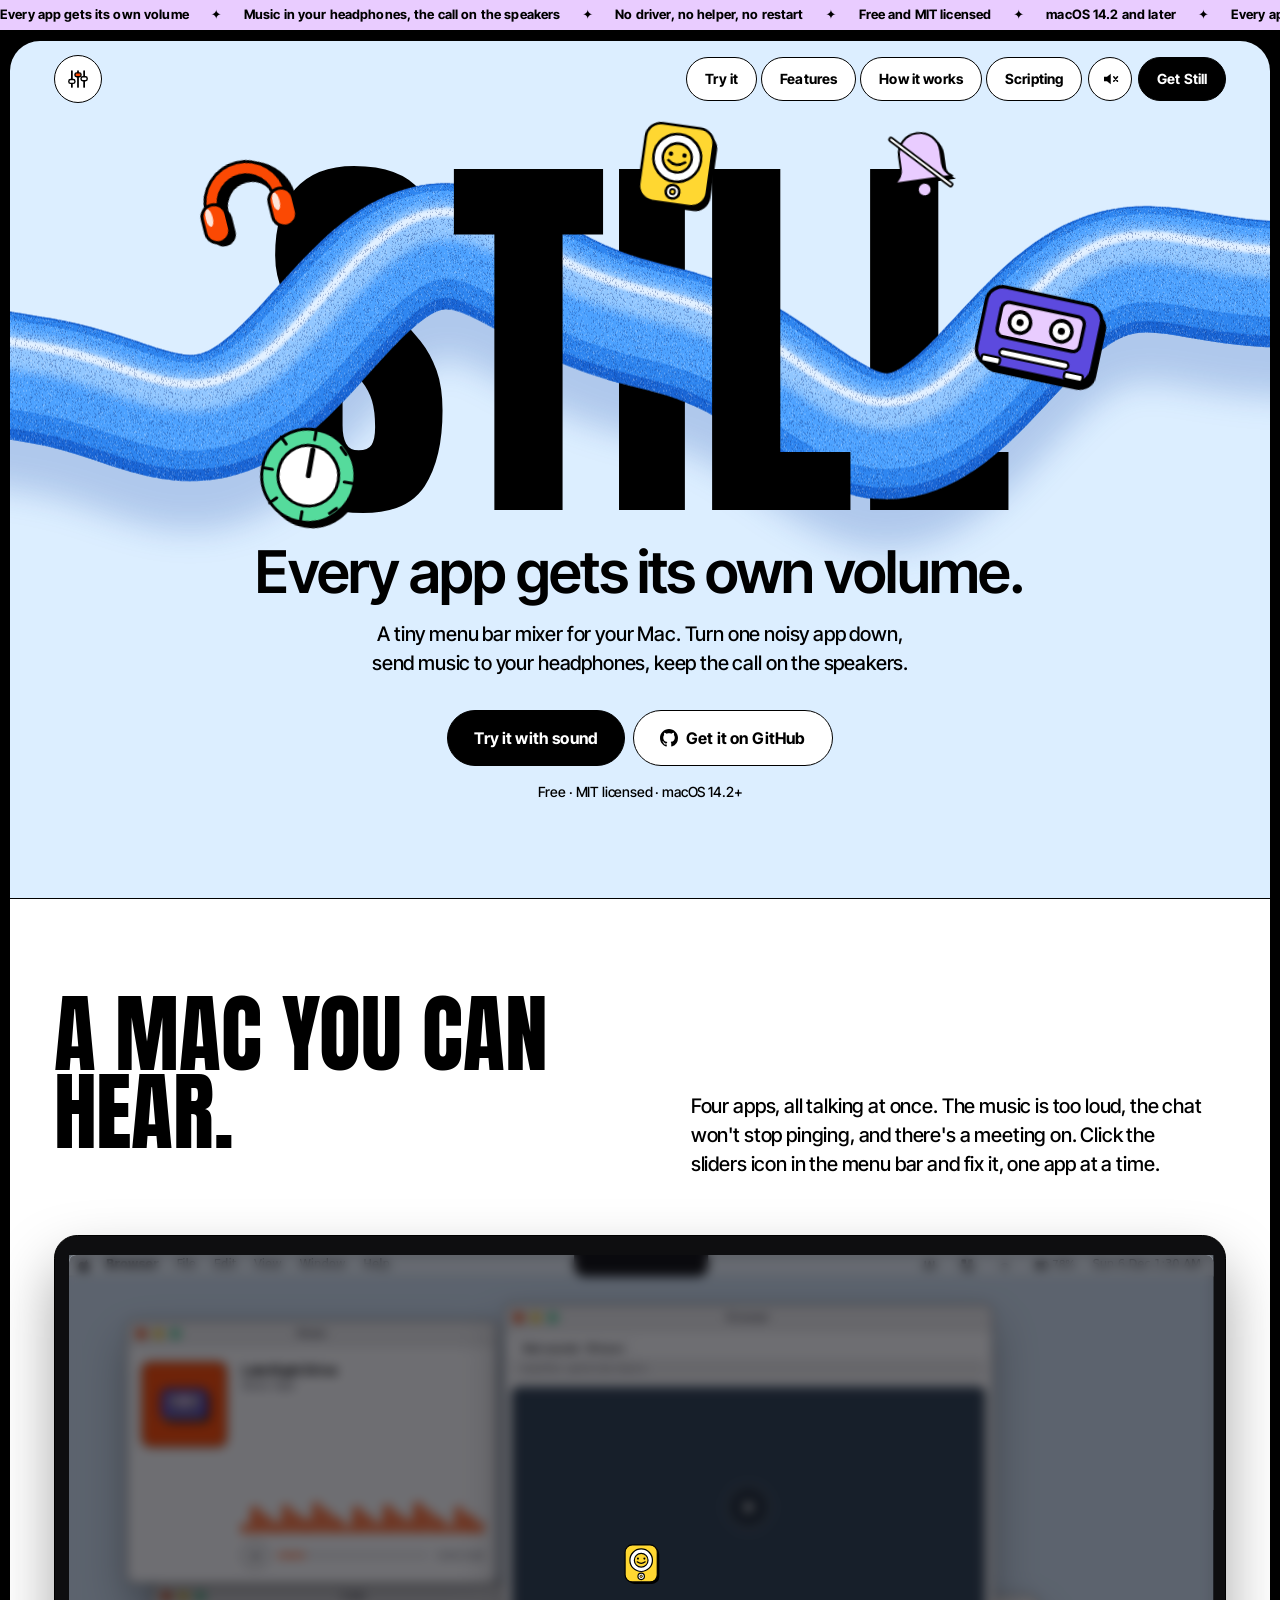
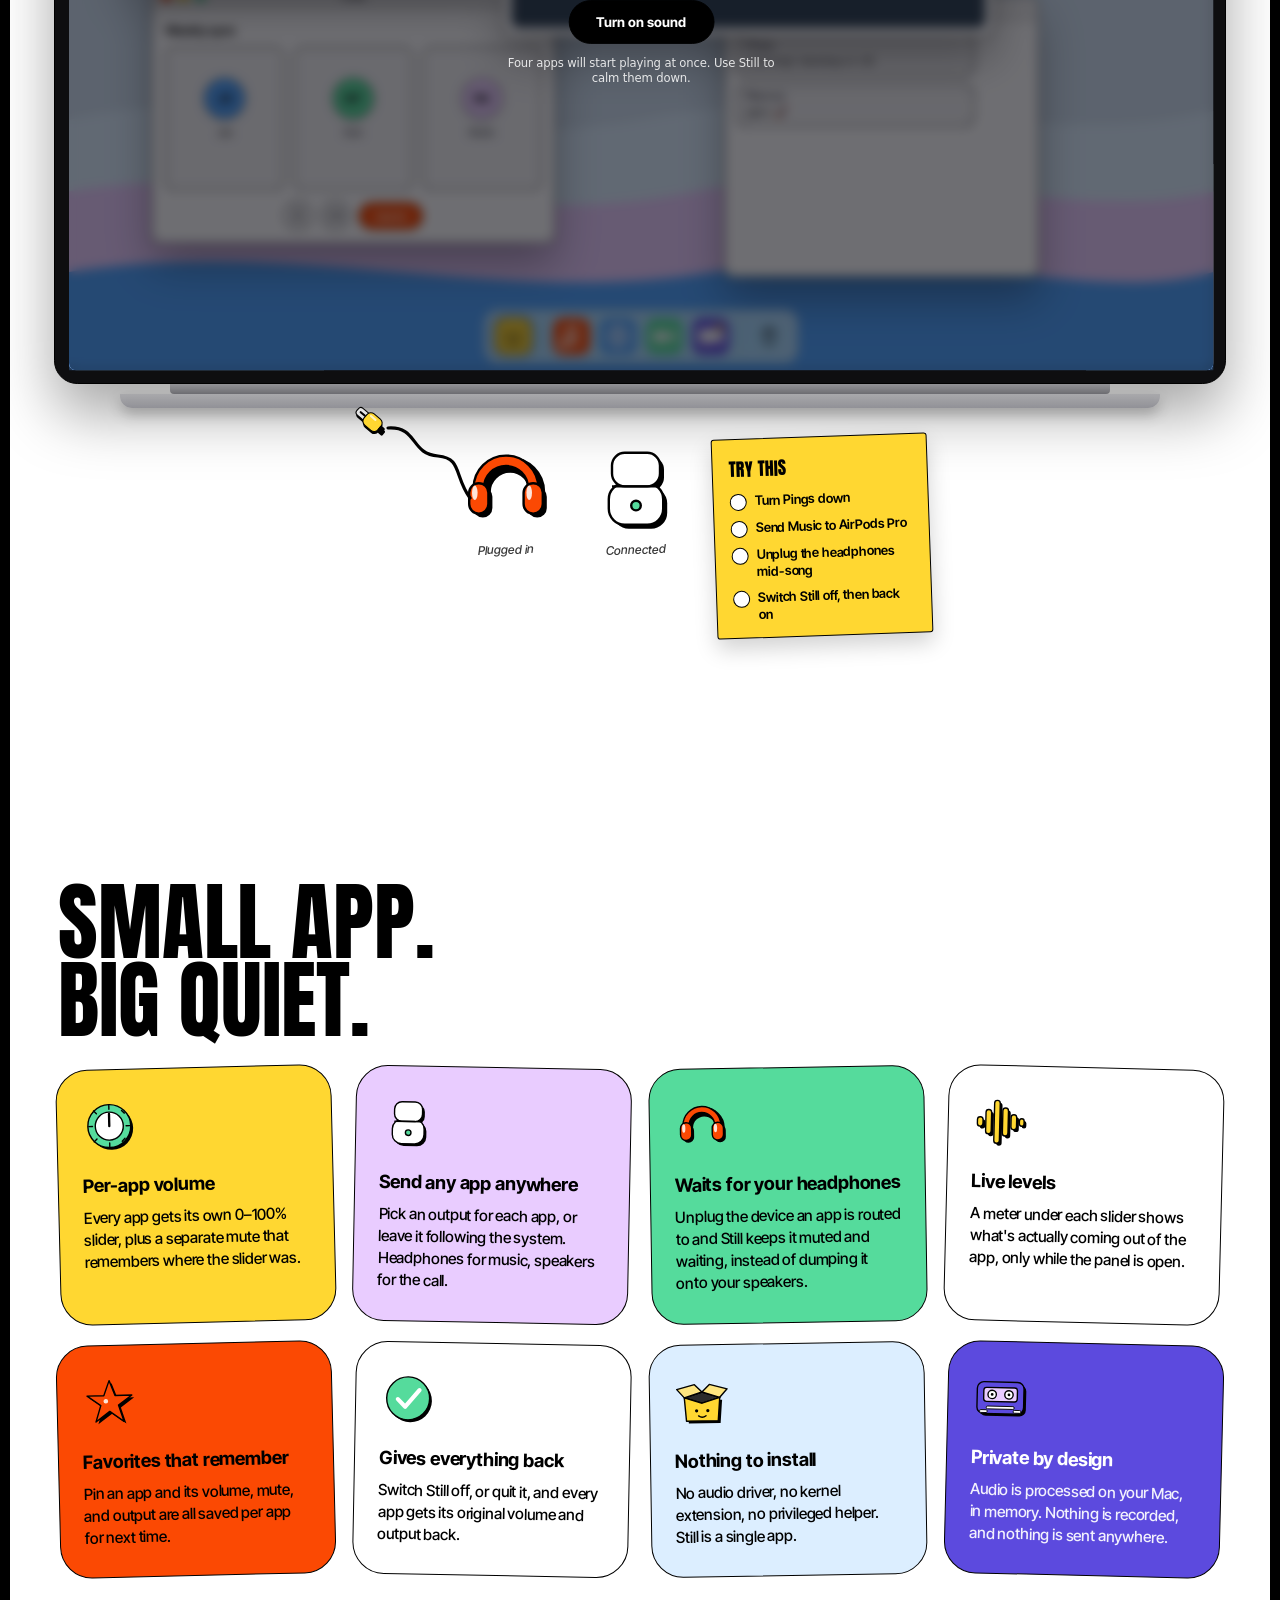
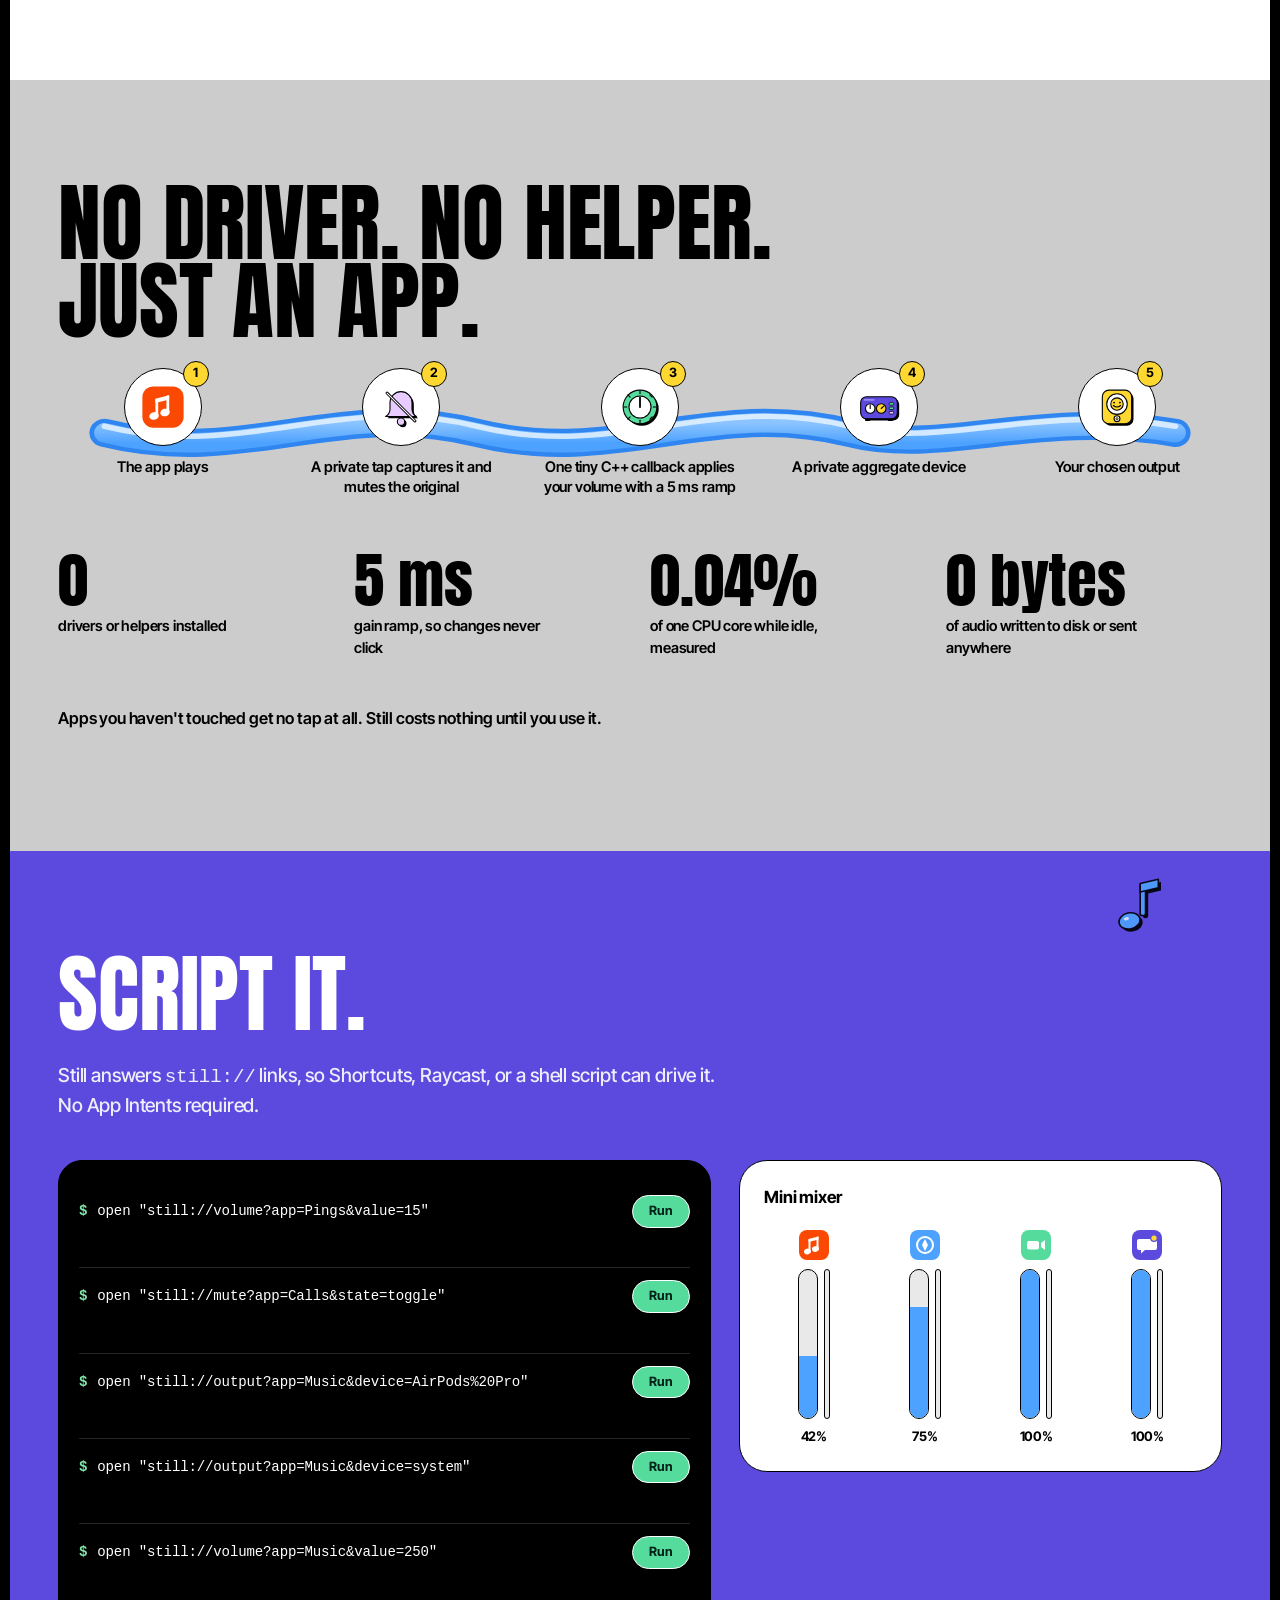
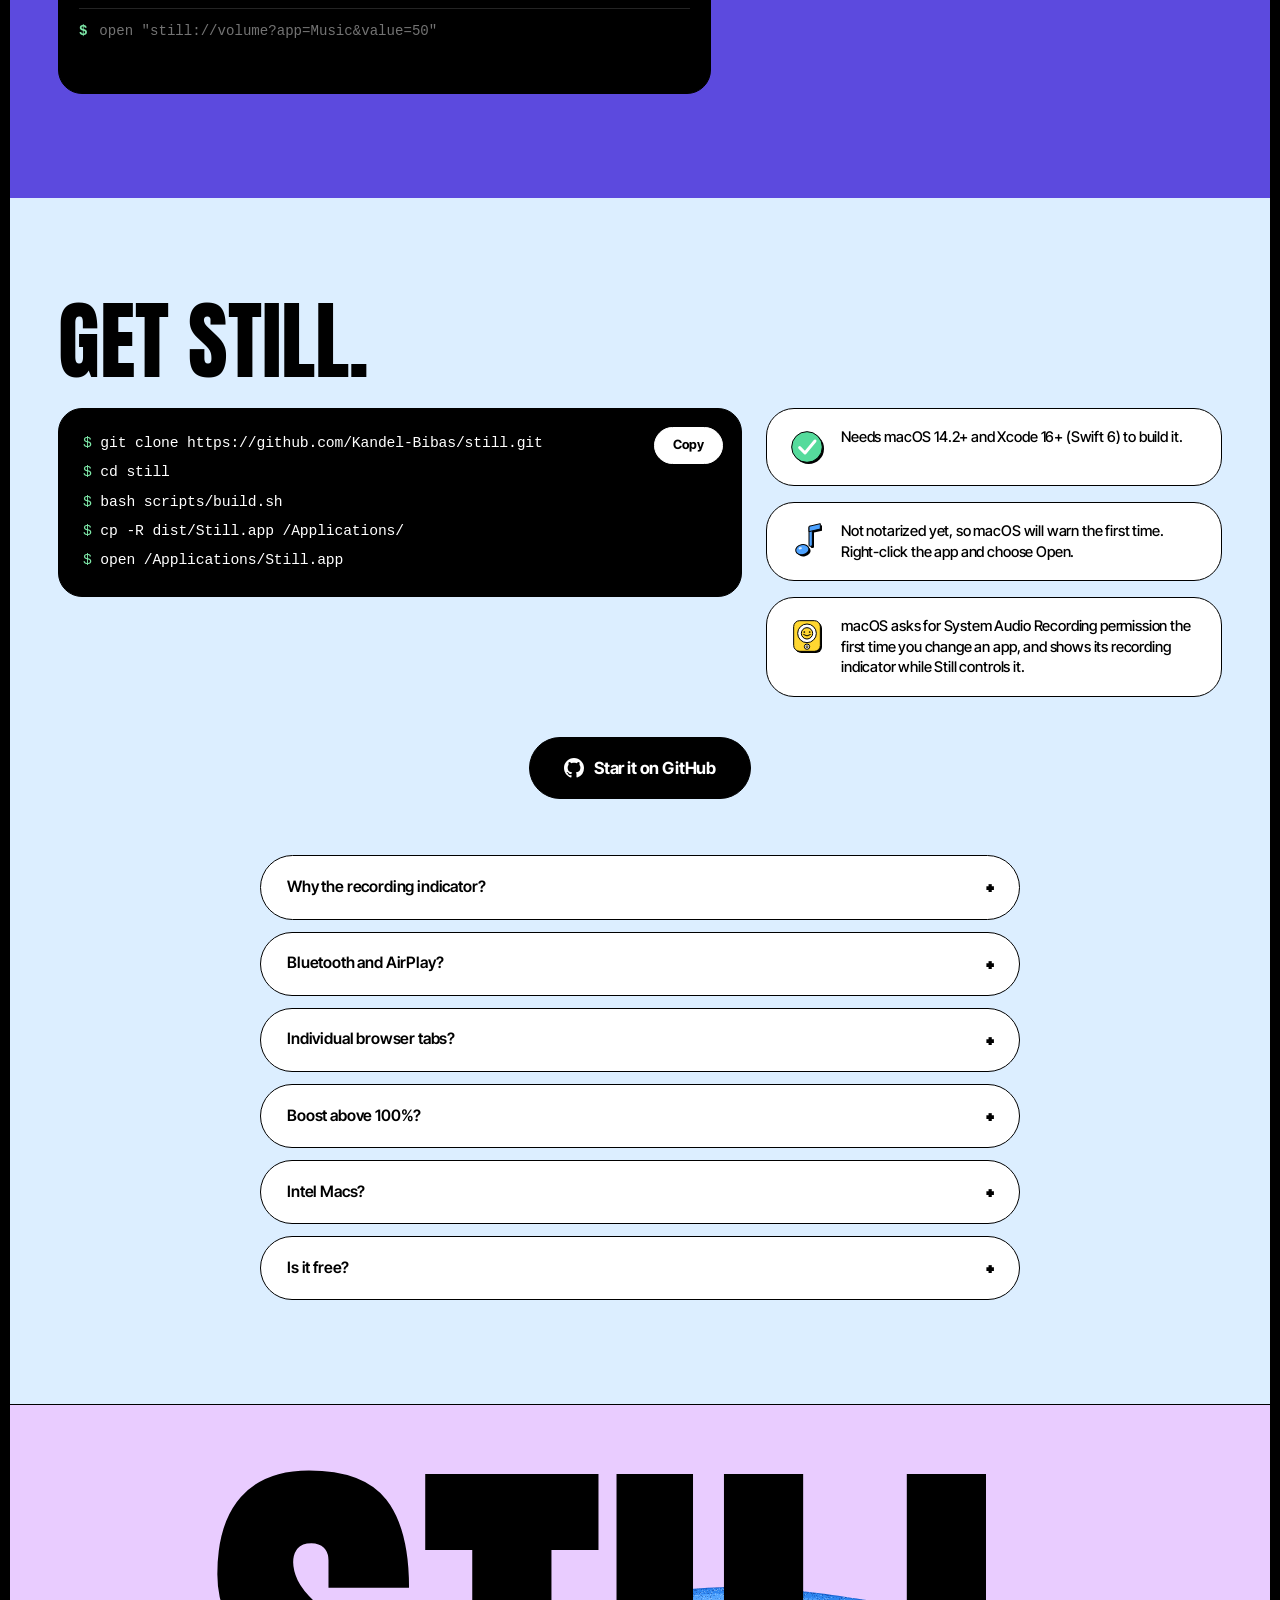
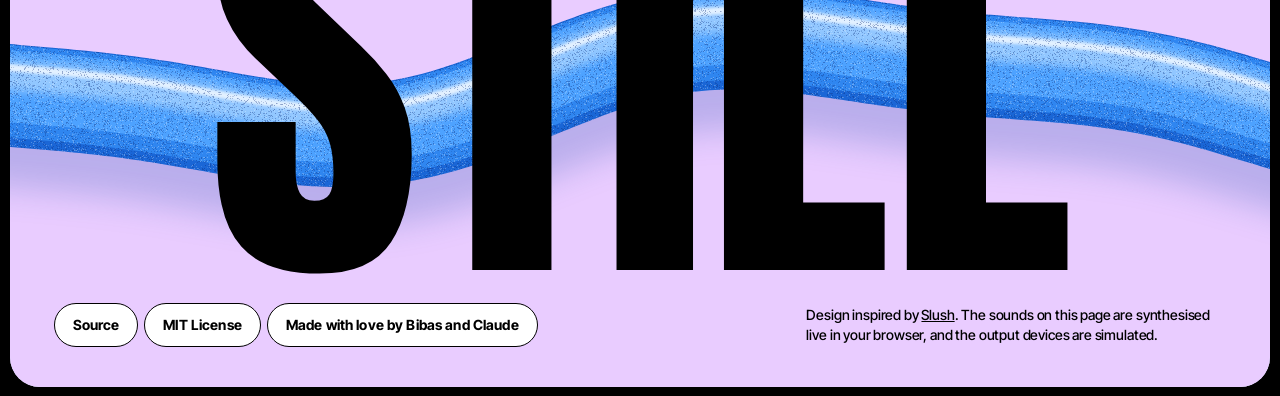
==== site/index.html @ 7513bb47 "Add the still.bibas.dev landing page" ====
<!doctype html>
<html lang="en">
<head>
<meta charset="utf-8">
<meta name="viewport" content="width=device-width, initial-scale=1">
<title>Still: every app gets its own volume</title>
<meta name="description" content="Still is a free, open-source macOS menu bar mixer: its own volume, mute and output device for every app. Try it right here, with sound.">
<meta name="theme-color" content="#000000">
<link rel="icon" type="image/png" href="assets/icon-256.png">
<link rel="apple-touch-icon" href="assets/icon-256.png">
<meta property="og:type" content="website">
<meta property="og:url" content="https://still.bibas.dev/">
<meta property="og:title" content="Still: every app gets its own volume">
<meta property="og:description" content="A free macOS menu bar mixer. Turn one app down, send music to your headphones, keep the call on the speakers. Try it with sound.">
<meta property="og:image" content="https://still.bibas.dev/assets/og.png">
<meta name="twitter:card" content="summary_large_image">
<link rel="preconnect" href="https://fonts.googleapis.com">
<link rel="preconnect" href="https://fonts.gstatic.com" crossorigin>
<link href="https://fonts.googleapis.com/css2?family=Anton&family=Inter+Tight:wght@500;600;700&display=swap" rel="stylesheet">
<link rel="stylesheet" href="css/base.css">
<link rel="stylesheet" href="css/panel.css">
<link rel="stylesheet" href="css/desktop.css">
<link rel="stylesheet" href="css/sections.css">
<script type="module" src="js/main.js"></script>
</head>
<body>
<a class="skip" href="#main">Skip to content</a>

<div class="marquee" aria-hidden="true">
  <div class="marquee-track">
    <span>Every app gets its own volume</span><span>Music in your headphones, the call on the speakers</span><span>No driver, no helper, no restart</span><span>Free and MIT licensed</span><span>macOS 14.2 and later</span>
    <span>Every app gets its own volume</span><span>Music in your headphones, the call on the speakers</span><span>No driver, no helper, no restart</span><span>Free and MIT licensed</span><span>macOS 14.2 and later</span>
  </div>
</div>

<div class="page">
  <header class="nav">
    <a class="logo" href="#top" aria-label="Still, back to top">
      <svg viewBox="0 0 32 32" aria-hidden="true"><path d="M9 7v18M16 7v18M23 7v18" stroke="currentColor" stroke-width="2" stroke-linecap="round"/><rect x="5.5" y="16.5" width="7" height="4.5" rx="2" fill="#fff" stroke="currentColor" stroke-width="1.6"/><rect x="12.5" y="9" width="7" height="4.5" rx="2" fill="#fb4903" stroke="currentColor" stroke-width="1.6"/><rect x="19.5" y="13.5" width="7" height="4.5" rx="2" fill="#fff" stroke="currentColor" stroke-width="1.6"/></svg>
    </a>
    <nav class="pills" aria-label="Sections">
      <a class="pill" href="#try">Try it</a>
      <a class="pill" href="#features">Features</a>
      <a class="pill" href="#how">How it works</a>
      <a class="pill" href="#scripting">Scripting</a>
    </nav>
    <button class="pill round" id="sound-toggle" type="button" aria-pressed="false" aria-label="Turn sound on">
      <svg viewBox="0 0 24 24" aria-hidden="true" class="icon-off"><path d="M4 9h4l5-4v14l-5-4H4z" fill="currentColor"/><path d="M17 9l5 6m0-6l-5 6" stroke="currentColor" stroke-width="2" stroke-linecap="round"/></svg>
      <svg viewBox="0 0 24 24" aria-hidden="true" class="icon-on"><path d="M4 9h4l5-4v14l-5-4H4z" fill="currentColor"/><path d="M16.5 8.5a5 5 0 010 7M19 6a8.5 8.5 0 010 12" stroke="currentColor" stroke-width="2" fill="none" stroke-linecap="round"/></svg>
    </button>
    <a class="pill solid" href="#install">Get Still</a>
  </header>

  <main id="main">
    <section class="hero" id="top" aria-labelledby="hero-title">
      <canvas class="tube" id="hero-tube" aria-hidden="true"></canvas>
      <canvas class="tube front" id="hero-tube-front" aria-hidden="true"></canvas>
      <div class="hero-inner">
        <h1 id="hero-title" class="wordmark">
          <span class="visually-hidden">Still. </span><span class="letters" aria-hidden="true"><i>S</i><i>t</i><i>i</i><i>l</i><i>l</i></span>
          <svg class="sticker s-headphones" data-sticker aria-hidden="true"><use href="assets/stickers.svg#headphones"/></svg>
          <svg class="sticker s-speaker" data-sticker aria-hidden="true"><use href="assets/stickers.svg#speaker"/></svg>
          <svg class="sticker s-knob" data-sticker aria-hidden="true"><use href="assets/stickers.svg#knob"/></svg>
          <svg class="sticker s-cassette" data-sticker aria-hidden="true"><use href="assets/stickers.svg#cassette"/></svg>
          <svg class="sticker s-bell" data-sticker aria-hidden="true"><use href="assets/stickers.svg#bell-off"/></svg>
        </h1>
        <p class="tagline">Every app gets its own volume.</p>
        <p class="sub">A tiny menu bar mixer for your Mac. Turn one noisy app down, send music to your headphones, keep the call on the speakers.</p>
        <div class="cta">
          <a class="pill solid big" href="#try">Try it with sound</a>
          <a class="pill big" href="https://github.com/Kandel-Bibas/still">
            <svg viewBox="0 0 16 16" aria-hidden="true"><path fill="currentColor" d="M8 0C3.58 0 0 3.58 0 8c0 3.54 2.29 6.53 5.47 7.59.4.07.55-.17.55-.38 0-.19-.01-.82-.01-1.49-2.01.37-2.53-.49-2.69-.94-.09-.23-.48-.94-.82-1.13-.28-.15-.68-.52-.01-.53.63-.01 1.08.58 1.23.82.72 1.21 1.87.87 2.33.66.07-.52.28-.87.51-1.07-1.78-.2-3.64-.89-3.64-3.95 0-.87.31-1.59.82-2.15-.08-.2-.36-1.02.08-2.12 0 0 .67-.21 2.2.82.64-.18 1.32-.27 2-.27.68 0 1.36.09 2 .27 1.53-1.04 2.2-.82 2.2-.82.44 1.1.16 1.92.08 2.12.51.56.82 1.27.82 2.15 0 3.07-1.87 3.75-3.65 3.95.29.25.54.73.54 1.48 0 1.07-.01 1.93-.01 2.2 0 .21.15.46.55.38A8.013 8.013 0 0016 8c0-4.42-3.58-8-8-8z"/></svg>
            Get it on GitHub
          </a>
        </div>
        <p class="meta">Free · MIT licensed · macOS 14.2+</p>
      </div>
    </section>

    <section class="try" id="try" aria-labelledby="try-title">
      <div class="try-head">
        <h2 id="try-title" class="display">A Mac you can hear.</h2>
        <p>Four apps, all talking at once. The music is too loud, the chat won't stop pinging, and there's a meeting on. Click the sliders icon in the menu bar and fix it, one app at a time.</p>
      </div>
      <div id="mac-demo"></div>
    </section>

    <!-- SECTIONS:START -->
    <section class="features band" id="features" aria-labelledby="features-title">
      <div class="wrap">
        <h2 id="features-title" class="display">Small app.<br>Big quiet.</h2>
        <div class="bento">
          <article class="card card-sun pop-in">
            <svg class="card-icon" aria-hidden="true"><use href="assets/stickers.svg#knob"/></svg>
            <h3>Per-app volume</h3>
            <p>Every app gets its own 0–100% slider, plus a separate mute that remembers where the slider was.</p>
          </article>
          <article class="card card-lavender pop-in">
            <svg class="card-icon" aria-hidden="true"><use href="assets/stickers.svg#airpods"/></svg>
            <h3>Send any app anywhere</h3>
            <p>Pick an output for each app, or leave it following the system. Headphones for music, speakers for the call.</p>
          </article>
          <article class="card card-mint pop-in">
            <svg class="card-icon" aria-hidden="true"><use href="assets/stickers.svg#headphones"/></svg>
            <h3>Waits for your headphones</h3>
            <p>Unplug the device an app is routed to and Still keeps it muted and waiting, instead of dumping it onto your speakers.</p>
          </article>
          <article class="card card-white pop-in">
            <svg class="card-icon" aria-hidden="true"><use href="assets/stickers.svg#waveform"/></svg>
            <h3>Live levels</h3>
            <p>A meter under each slider shows what's actually coming out of the app, only while the panel is open.</p>
          </article>
          <article class="card card-ember pop-in">
            <svg class="card-icon" aria-hidden="true"><use href="assets/stickers.svg#star"/></svg>
            <h3>Favorites that remember</h3>
            <p>Pin an app and its volume, mute, and output are all saved per app for next time.</p>
          </article>
          <article class="card card-white pop-in">
            <svg class="card-icon" aria-hidden="true"><use href="assets/stickers.svg#check"/></svg>
            <h3>Gives everything back</h3>
            <p>Switch Still off, or quit it, and every app gets its original volume and output back.</p>
          </article>
          <article class="card card-sky pop-in">
            <svg class="card-icon" aria-hidden="true"><use href="assets/stickers.svg#box"/></svg>
            <h3>Nothing to install</h3>
            <p>No audio driver, no kernel extension, no privileged helper. Still is a single app.</p>
          </article>
          <article class="card card-violet pop-in">
            <svg class="card-icon" aria-hidden="true"><use href="assets/stickers.svg#cassette"/></svg>
            <h3>Private by design</h3>
            <p>Audio is processed on your Mac, in memory. Nothing is recorded, and nothing is sent anywhere.</p>
          </article>
        </div>
      </div>
    </section>

    <section class="how band" id="how" aria-labelledby="how-title">
      <div class="wrap">
        <h2 id="how-title" class="display">No driver. No helper.<br>Just an app.</h2>
        <div class="pipeline">
          <svg class="pipeline-tube pipeline-tube-h" viewBox="0 0 1000 120" preserveAspectRatio="none" aria-hidden="true">
            <defs>
              <linearGradient id="tubeGradH" x1="0" y1="0" x2="0" y2="1">
                <stop offset="0" stop-color="#8cc4ff"/>
                <stop offset="1" stop-color="#4da2ff"/>
              </linearGradient>
            </defs>
            <path d="M40,60 C160,92 240,28 360,60 C480,92 560,28 680,60 C760,82 840,38 960,60" fill="none" stroke="#2f86f0" stroke-width="26" stroke-linecap="round"/>
            <path d="M40,60 C160,92 240,28 360,60 C480,92 560,28 680,60 C760,82 840,38 960,60" fill="none" stroke="url(#tubeGradH)" stroke-width="18" stroke-linecap="round"/>
            <path d="M40,54 C160,86 240,22 360,54 C480,86 560,22 680,54 C760,76 840,32 960,54" fill="none" stroke="#e4f3ff" stroke-width="5" stroke-linecap="round" opacity="0.85"/>
          </svg>
          <svg class="pipeline-tube pipeline-tube-v" viewBox="0 0 120 1000" preserveAspectRatio="none" aria-hidden="true">
            <defs>
              <linearGradient id="tubeGradV" x1="0" y1="0" x2="1" y2="0">
                <stop offset="0" stop-color="#8cc4ff"/>
                <stop offset="1" stop-color="#4da2ff"/>
              </linearGradient>
            </defs>
            <path d="M60,40 C92,160 28,240 60,360 C92,480 28,560 60,680 C82,760 38,840 60,960" fill="none" stroke="#2f86f0" stroke-width="26" stroke-linecap="round"/>
            <path d="M60,40 C92,160 28,240 60,360 C92,480 28,560 60,680 C82,760 38,840 60,960" fill="none" stroke="url(#tubeGradV)" stroke-width="18" stroke-linecap="round"/>
            <path d="M54,40 C86,160 22,240 54,360 C86,480 22,560 54,680 C76,760 32,840 54,960" fill="none" stroke="#e4f3ff" stroke-width="5" stroke-linecap="round" opacity="0.85"/>
          </svg>
          <div class="pipeline-row">
            <div class="node pop-in">
              <div class="node-icon"><svg aria-hidden="true"><use href="assets/stickers.svg#app-music"/></svg><span class="node-num">1</span></div>
              <p>The app plays</p>
            </div>
            <div class="node pop-in">
              <div class="node-icon"><svg aria-hidden="true"><use href="assets/stickers.svg#bell-off"/></svg><span class="node-num">2</span></div>
              <p>A private tap captures it and mutes the original</p>
            </div>
            <div class="node pop-in">
              <div class="node-icon"><svg aria-hidden="true"><use href="assets/stickers.svg#knob"/></svg><span class="node-num">3</span></div>
              <p>One tiny C++ callback applies your volume with a 5 ms ramp</p>
            </div>
            <div class="node pop-in">
              <div class="node-icon"><svg aria-hidden="true"><use href="assets/stickers.svg#interface"/></svg><span class="node-num">4</span></div>
              <p>A private aggregate device</p>
            </div>
            <div class="node pop-in">
              <div class="node-icon"><svg aria-hidden="true"><use href="assets/stickers.svg#speaker"/></svg><span class="node-num">5</span></div>
              <p>Your chosen output</p>
            </div>
          </div>
        </div>
        <div class="stats">
          <div class="pop-in">
            <div class="stat-num">0</div>
            <div class="stat-label">drivers or helpers installed</div>
          </div>
          <div class="pop-in">
            <div class="stat-num">5 ms</div>
            <div class="stat-label">gain ramp, so changes never click</div>
          </div>
          <div class="pop-in">
            <div class="stat-num">0.04%</div>
            <div class="stat-label">of one CPU core while idle, measured</div>
          </div>
          <div class="pop-in">
            <div class="stat-num">0 bytes</div>
            <div class="stat-label">of audio written to disk or sent anywhere</div>
          </div>
        </div>
        <p class="how-note">Apps you haven't touched get no tap at all. Still costs nothing until you use it.</p>
      </div>
    </section>

    <section class="scripting band" id="scripting" aria-labelledby="scripting-title">
      <svg class="sticker scripting-float" data-sticker aria-hidden="true"><use href="assets/stickers.svg#note"/></svg>
      <div class="wrap">
        <h2 id="scripting-title" class="display">Script it.</h2>
        <p class="lede">Still answers <code>still://</code> links, so Shortcuts, Raycast, or a shell script can drive it. No App Intents required.</p>
        <div class="scripting-grid">
          <div class="terminal pop-in" id="term">
            <div class="term-line" data-term>
              <span class="term-prompt">$</span>
              <code class="term-cmd">open "still://volume?app=Pings&amp;value=15"</code>
              <button type="button" class="term-run" data-run-url="still://volume?app=Pings&amp;value=15">Run</button>
              <div class="term-output" data-output aria-live="polite"></div>
            </div>
            <div class="term-line" data-term>
              <span class="term-prompt">$</span>
              <code class="term-cmd">open "still://mute?app=Calls&amp;state=toggle"</code>
              <button type="button" class="term-run" data-run-url="still://mute?app=Calls&amp;state=toggle">Run</button>
              <div class="term-output" data-output aria-live="polite"></div>
            </div>
            <div class="term-line" data-term>
              <span class="term-prompt">$</span>
              <code class="term-cmd">open "still://output?app=Music&amp;device=AirPods%20Pro"</code>
              <button type="button" class="term-run" data-run-url="still://output?app=Music&amp;device=AirPods%20Pro">Run</button>
              <div class="term-output" data-output aria-live="polite"></div>
            </div>
            <div class="term-line" data-term>
              <span class="term-prompt">$</span>
              <code class="term-cmd">open "still://output?app=Music&amp;device=system"</code>
              <button type="button" class="term-run" data-run-url="still://output?app=Music&amp;device=system">Run</button>
              <div class="term-output" data-output aria-live="polite"></div>
            </div>
            <div class="term-line" data-term>
              <span class="term-prompt">$</span>
              <code class="term-cmd">open "still://volume?app=Music&amp;value=250"</code>
              <button type="button" class="term-run" data-run-url="still://volume?app=Music&amp;value=250">Run</button>
              <div class="term-output" data-output aria-live="polite"></div>
            </div>
            <div class="term-line term-input-line">
              <span class="term-prompt">$</span>
              <input type="text" id="term-custom-input" placeholder='open &quot;still://volume?app=Music&amp;value=50&quot;' aria-label="Type a still:// URL and press Enter to run it">
            </div>
            <div class="term-output" id="term-custom-output" aria-live="polite"></div>
          </div>
          <div class="mixer-card card pop-in">
            <h3 class="mixer-title">Mini mixer</h3>
            <div class="mixer-faders" id="mixer-faders" role="img" aria-label="Live mixer levels">
              <div class="fader" data-app="music">
                <div class="fader-icon"><svg aria-hidden="true"><use href="assets/stickers.svg#app-music"/></svg></div>
                <div class="fader-track-wrap">
                  <div class="fader-track"><div class="fader-fill" data-fill></div></div>
                  <div class="fader-meter"><div class="fader-meter-fill" data-meter></div></div>
                </div>
                <div class="fader-pct" data-pct>0%</div>
              </div>
              <div class="fader" data-app="browser">
                <div class="fader-icon"><svg aria-hidden="true"><use href="assets/stickers.svg#app-browser"/></svg></div>
                <div class="fader-track-wrap">
                  <div class="fader-track"><div class="fader-fill" data-fill></div></div>
                  <div class="fader-meter"><div class="fader-meter-fill" data-meter></div></div>
                </div>
                <div class="fader-pct" data-pct>0%</div>
              </div>
              <div class="fader" data-app="calls">
                <div class="fader-icon"><svg aria-hidden="true"><use href="assets/stickers.svg#app-calls"/></svg></div>
                <div class="fader-track-wrap">
                  <div class="fader-track"><div class="fader-fill" data-fill></div></div>
                  <div class="fader-meter"><div class="fader-meter-fill" data-meter></div></div>
                </div>
                <div class="fader-pct" data-pct>0%</div>
              </div>
              <div class="fader" data-app="pings">
                <div class="fader-icon"><svg aria-hidden="true"><use href="assets/stickers.svg#app-pings"/></svg></div>
                <div class="fader-track-wrap">
                  <div class="fader-track"><div class="fader-fill" data-fill></div></div>
                  <div class="fader-meter"><div class="fader-meter-fill" data-meter></div></div>
                </div>
                <div class="fader-pct" data-pct>0%</div>
              </div>
            </div>
          </div>
        </div>
      </div>
    </section>

    <section class="install band" id="install" aria-labelledby="install-title">
      <div class="wrap">
        <h2 id="install-title" class="display">Get Still.</h2>
        <div class="install-grid">
          <div class="code-card pop-in">
            <button type="button" class="copy-btn" id="copy-install">Copy</button>
            <ol>
              <li>git clone https://github.com/Kandel-Bibas/still.git</li>
              <li>cd still</li>
              <li>bash scripts/build.sh</li>
              <li>cp -R dist/Still.app /Applications/</li>
              <li>open /Applications/Still.app</li>
            </ol>
          </div>
          <div class="notes">
            <div class="note-card card pop-in">
              <svg aria-hidden="true"><use href="assets/stickers.svg#check"/></svg>
              <p>Needs macOS 14.2+ and Xcode 16+ (Swift 6) to build it.</p>
            </div>
            <div class="note-card card pop-in">
              <svg aria-hidden="true"><use href="assets/stickers.svg#note"/></svg>
              <p>Not notarized yet, so macOS will warn the first time. Right-click the app and choose Open.</p>
            </div>
            <div class="note-card card pop-in">
              <svg aria-hidden="true"><use href="assets/stickers.svg#speaker"/></svg>
              <p>macOS asks for System Audio Recording permission the first time you change an app, and shows its recording indicator while Still controls it.</p>
            </div>
          </div>
        </div>
        <div class="install-cta">
          <a class="pill-cta" href="https://github.com/Kandel-Bibas/still">
            <svg viewBox="0 0 16 16" aria-hidden="true" fill="currentColor"><path d="M8 0C3.58 0 0 3.58 0 8c0 3.54 2.29 6.53 5.47 7.59.4.07.55-.17.55-.38 0-.19-.01-.82-.01-1.49-2.01.37-2.53-.49-2.69-.94-.09-.23-.48-.94-.82-1.13-.28-.15-.68-.52-.01-.53.63-.01 1.08.58 1.23.82.72 1.21 1.87.87 2.33.66.07-.52.28-.87.51-1.07-1.78-.2-3.64-.89-3.64-3.95 0-.87.31-1.59.82-2.15-.08-.2-.36-1.02.08-2.12 0 0 .67-.21 2.2.82.64-.18 1.32-.27 2-.27.68 0 1.36.09 2 .27 1.53-1.04 2.2-.82 2.2-.82.44 1.1.16 1.92.08 2.12.51.56.82 1.27.82 2.15 0 3.07-1.87 3.75-3.65 3.95.29.25.54.73.54 1.48 0 1.07-.01 1.93-.01 2.2 0 .21.15.46.55.38A8.013 8.013 0 0016 8c0-4.42-3.58-8-8-8z"/></svg>
            Star it on GitHub
          </a>
        </div>
        <div class="faq">
          <details>
            <summary>Why the recording indicator?</summary>
            <p>macOS shows it whenever an app holds a live audio tap, the same indicator any recording app would trigger. It's the system telling you an app can be heard, not Still recording anything.</p>
          </details>
          <details>
            <summary>Bluetooth and AirPlay?</summary>
            <p>Yes. Still can send an app to any output macOS offers. Reconnecting after sleep or a Bluetooth drop can cause a brief gap.</p>
          </details>
          <details>
            <summary>Individual browser tabs?</summary>
            <p>Not yet. A browser's helper processes are grouped under the browser itself, so every tab shares one row.</p>
          </details>
          <details>
            <summary>Boost above 100%?</summary>
            <p>No. 100% leaves an app's own audio path completely untouched. Still never adds gain beyond that.</p>
          </details>
          <details>
            <summary>Intel Macs?</summary>
            <p>Still is developed on Apple silicon. It hasn't been tested on Intel hardware.</p>
          </details>
          <details>
            <summary>Is it free?</summary>
            <p>Yes. Still is free and MIT licensed. The source is on GitHub.</p>
          </details>
        </div>
      </div>
    </section>
    <!-- SECTIONS:END -->
  </main>

  <footer class="footer" aria-labelledby="footer-mark">
    <canvas class="tube" id="footer-tube" aria-hidden="true"></canvas>
    <p id="footer-mark" class="footer-mark" aria-label="Still">Still</p>
    <div class="footer-row">
      <nav aria-label="Footer">
        <a class="pill" href="https://github.com/Kandel-Bibas/still">Source</a>
        <a class="pill" href="https://github.com/Kandel-Bibas/still/blob/main/LICENSE">MIT License</a>
        <a class="pill" href="https://bibas.dev">Made with love by Bibas and Claude</a>
      </nav>
      <p class="fine">Design inspired by <a href="https://slush.app">Slush</a>. The sounds on this page are synthesised live in your browser, and the output devices are simulated.</p>
    </div>
  </footer>
</div>
</body>
</html>
---- site/css/base.css ----
:root {
  --ink: #000000;
  --paper: #ffffff;
  --sky: #dceeff;
  --concrete: #cccccc;
  --mist: #e9e9e9;
  --blue: #4da2ff;
  --mint: #55db9c;
  --lavender: #e9ccff;
  --ember: #fb4903;
  --sun: #ffd731;
  --violet: #5c4ade;

  --display: 'Anton', 'Impact', 'Arial Narrow', sans-serif;
  --ui: 'Inter Tight', 'Inter', ui-sans-serif, system-ui, -apple-system, sans-serif;
  --mac: -apple-system, BlinkMacSystemFont, 'SF Pro Text', 'Inter', system-ui, sans-serif;
  --mono: ui-monospace, SFMono-Regular, Menlo, monospace;

  --frame: 10px;
  --page-radius: 30px;
  --gutter: clamp(16px, 3.4vw, 48px);
  --max: 1280px;
}

* { box-sizing: border-box; }
html { -webkit-text-size-adjust: 100%; scroll-behavior: smooth; }
body {
  margin: 0;
  background: var(--ink);
  color: var(--ink);
  font: 500 16px/1.45 var(--ui);
  letter-spacing: -0.01em;
  -webkit-font-smoothing: antialiased;
  overflow-x: hidden;
}
img, svg, canvas { display: block; }
a { color: inherit; }
button { font: inherit; color: inherit; }
:focus-visible { outline: 3px solid var(--ink); outline-offset: 3px; }
.visually-hidden { position: absolute; width: 1px; height: 1px; overflow: hidden; clip: rect(0 0 0 0); white-space: nowrap; }
.skip { position: absolute; left: -999px; top: 8px; z-index: 50; background: var(--sun); border: 1px solid var(--ink); border-radius: 999px; padding: 8px 14px; font-weight: 700; }
.skip:focus { left: 12px; }

/* Marquee — sits on the black frame, above the page */
.marquee { overflow: hidden; background: var(--lavender); border-bottom: 1px solid var(--ink); }
.marquee-track { display: flex; width: max-content; animation: marquee 38s linear infinite; }
.marquee span { padding: 7px 0; font: 700 13px/1.2 var(--ui); letter-spacing: 0.01em; white-space: nowrap; }
.marquee span::after { content: '✦'; margin: 0 22px; }
@keyframes marquee { to { transform: translateX(-50%); } }

/* The page is a rounded sheet of paper inside a black frame */
.page {
  position: relative;
  margin: var(--frame);
  border-radius: var(--page-radius);
  overflow: clip;
  background: var(--sky);
}

/* Navigation */
.nav {
  position: sticky; top: 0; z-index: 30;
  display: flex; align-items: center; gap: 6px;
  padding: 14px var(--gutter);
  pointer-events: none;
}
.nav > * { pointer-events: auto; }
.logo {
  display: grid; place-items: center; width: 48px; height: 48px; flex: none;
  border-radius: 50%; border: 1px solid var(--ink); background: var(--paper);
  transition: transform .25s cubic-bezier(.3,1.6,.5,1);
}
.logo:hover { transform: rotate(-12deg) scale(1.06); }
.logo svg { width: 28px; height: 28px; }
.pills { display: flex; gap: 4px; margin-left: auto; }

.pill {
  display: inline-flex; align-items: center; justify-content: center; gap: 8px;
  min-height: 44px; padding: 10px 18px;
  border: 1px solid var(--ink); border-radius: 9999px; background: var(--paper);
  font: 700 14px/1 var(--ui); letter-spacing: 0.01em; text-decoration: none; white-space: nowrap; cursor: pointer;
  transition: background .2s ease-out, color .2s ease-out, transform .2s cubic-bezier(.3,1.6,.5,1);
}
.pill:hover { background: var(--sun); }
.pill:active { transform: scale(.96); }
.pill svg { width: 18px; height: 18px; flex: none; }
.pill.solid { background: var(--ink); color: var(--paper); }
.pill.solid:hover { background: var(--violet); }
.pill.round { width: 44px; padding: 0; }
.pill.big { min-height: 56px; padding: 14px 26px; font-size: 16px; }
#sound-toggle .icon-on { display: none; }
#sound-toggle[aria-pressed="true"] { background: var(--mint); }
#sound-toggle[aria-pressed="true"] .icon-on { display: block; }
#sound-toggle[aria-pressed="true"] .icon-off { display: none; }

/* Hero */
.hero { position: relative; margin-top: -76px; padding: 120px var(--gutter) 96px; isolation: isolate; }
.tube { position: absolute; inset: 0; width: 100%; height: 100%; z-index: -1; pointer-events: none; }
.tube.front { z-index: 2; }
.letters i { font-style: normal; }
.hero-inner { max-width: var(--max); margin: 0 auto; display: flex; flex-direction: column; align-items: center; text-align: center; }

.wordmark {
  position: relative;
  margin: 0;
  font: 400 clamp(150px, 31vw, 470px)/0.8 var(--display);
  text-transform: uppercase;
  letter-spacing: 0;
  padding-top: 0.06em;
}
.sticker { position: absolute; z-index: 3; width: clamp(64px, 9.5vw, 148px); height: auto; aspect-ratio: 1; }
.s-headphones { left: -9%; top: -6%; transform: rotate(-14deg); }
.s-speaker { left: 47%; top: -14%; transform: rotate(8deg); width: clamp(56px, 8vw, 120px); }
.s-knob { left: -4%; bottom: -10%; transform: rotate(10deg); }
.s-cassette { right: -11%; top: 30%; transform: rotate(12deg); width: clamp(72px, 11vw, 170px); }
.s-bell { right: 6%; top: -12%; transform: rotate(-8deg); width: clamp(48px, 6.5vw, 100px); }

.tagline { margin: 40px 0 0; font: 600 clamp(28px, 4.6vw, 64px)/1.02 var(--ui); letter-spacing: -0.03em; }
.sub { margin: 18px auto 0; max-width: 560px; font-size: clamp(17px, 1.6vw, 20px); line-height: 1.45; }
.cta { display: flex; flex-wrap: wrap; justify-content: center; gap: 8px; margin-top: 32px; }
.meta { margin: 16px 0 0; font-size: 14px; }

/* Demo section header — the desktop itself is styled in desktop.css */
.try { position: relative; background: var(--paper); border-top: 1px solid var(--ink); padding: 96px var(--gutter) 112px; }
.try-head { max-width: var(--max); margin: 0 auto 48px; display: grid; grid-template-columns: 1.1fr 1fr; gap: 24px 48px; align-items: end; }
.try-head p { margin: 0; font-size: clamp(17px, 1.6vw, 20px); max-width: 520px; }
.display { margin: 0; font: 400 clamp(64px, 10vw, 160px)/0.9 var(--display); text-transform: uppercase; }
#mac-demo { max-width: var(--max); margin: 0 auto; }

/* Footer */
.footer { position: relative; isolation: isolate; background: var(--lavender); border-top: 1px solid var(--ink); padding: 72px var(--gutter) 40px; overflow: hidden; }
.footer-mark { margin: 0; text-align: center; font: 400 clamp(140px, 36vw, 600px)/0.78 var(--display); text-transform: uppercase; padding-top: .04em; }
.footer-row { max-width: var(--max); margin: 48px auto 0; display: flex; flex-wrap: wrap; gap: 16px 24px; align-items: center; justify-content: space-between; }
.footer-row nav { display: flex; flex-wrap: wrap; gap: 6px; }
.fine { margin: 0; font-size: 14px; max-width: 420px; }

@media (max-width: 900px) {
  .pills { display: none; }
  #sound-toggle { margin-left: auto; }
  .try-head { grid-template-columns: 1fr; }
}
@media (max-width: 520px) {
  :root { --frame: 6px; --page-radius: 22px; }
  .hero { padding-top: 104px; padding-bottom: 72px; }
  .s-cassette { right: -6%; }
  .s-headphones { left: -4%; }
  .cta .pill.big { width: 100%; }
}
@media (prefers-reduced-motion: reduce) {
  html { scroll-behavior: auto; }
  .marquee-track { animation: none; }
  .logo, .pill { transition: none; }
}

/* Stickers float when the music is quiet; js/dance.js makes them hop on the beat. */
.sticker.floating { animation: sticker-float var(--float-duration, 3.6s) ease-in-out var(--float-delay, 0s) infinite alternate; transform-origin: 50% 100%; }
@keyframes sticker-float { from { translate: 0 -5px; } to { translate: 0 6px; } }
@media (prefers-reduced-motion: reduce) { .sticker.floating { animation: none; } }
---- site/css/panel.css ----
/* Still menu bar panel — pixel replica of Sources/Still/MixerPanel.swift.
   Scoped entirely under .still-panel (and .still-menu, its popup). Light is the
   default; a `.mac[data-appearance="dark"]` ancestor switches every token to dark. */

.still-panel {
  --bg: rgba(246, 246, 246, 0.82);
  --border: rgba(0, 0, 0, 0.13);
  --shadow: 0 22px 46px rgba(0, 0, 0, 0.22), 0 4px 14px rgba(0, 0, 0, 0.14);
  --text-primary: rgba(0, 0, 0, 0.85);
  --text-secondary: rgba(60, 60, 67, 0.6);
  --text-tertiary: rgba(60, 60, 67, 0.32);
  --accent: #0a84ff;
  --divider: rgba(0, 0, 0, 0.1);
  --hover: rgba(0, 0, 0, 0.055);
  --hover-strong: rgba(0, 0, 0, 0.07);
  --press: rgba(0, 0, 0, 0.12);
  --track-bg: #d5d5da;
  --thumb-bg: #ffffff;
  --thumb-shadow: 0 1px 3px rgba(0, 0, 0, 0.35), 0 0 0 0.5px rgba(0, 0, 0, 0.08);
  --meter-track: rgba(0, 0, 0, 0.08);
  --meter-fill: rgba(0, 0, 0, 0.32);
  --switch-track-on: #0a84ff;
  --switch-track-off: rgba(0, 0, 0, 0.16);
  --switch-knob: #ffffff;
  --menu-bg: rgba(252, 252, 252, 0.92);
  --menu-border: rgba(0, 0, 0, 0.1);
  --menu-shadow: 0 10px 28px rgba(0, 0, 0, 0.22), 0 2px 6px rgba(0, 0, 0, 0.12);
  --menu-hover-bg: var(--accent);
  --menu-hover-text: #ffffff;
  --icon-tertiary: rgba(60, 60, 67, 0.4);
  --warning: #ff9500;

  position: relative;
  width: 320px;
  font-family: -apple-system, BlinkMacSystemFont, "SF Pro Text", "Inter", system-ui, sans-serif;
  color: var(--text-primary);
  background: var(--bg);
  -webkit-backdrop-filter: blur(30px) saturate(1.8);
  backdrop-filter: blur(30px) saturate(1.8);
  border: 1px solid var(--border);
  border-radius: 12px;
  box-shadow: var(--shadow);
  isolation: isolate;
}

/* Header/list/footer are clipped to the rounded corners here; the toast and the
   popup menus are appended as siblings of this wrapper so they can escape it
   (an ancestor with backdrop-filter becomes the containing block for fixed
   position, so popups use position: absolute against the panel root instead,
   which only works if that root itself isn't clipping). */
.still-panel-inner {
  display: flex;
  flex-direction: column;
  border-radius: inherit;
  overflow: hidden;
}

.mac[data-appearance="dark"] .still-panel {
  --bg: rgba(40, 40, 40, 0.78);
  --border: rgba(255, 255, 255, 0.1);
  --shadow: 0 26px 54px rgba(0, 0, 0, 0.5), 0 6px 16px rgba(0, 0, 0, 0.35);
  --text-primary: rgba(255, 255, 255, 0.92);
  --text-secondary: rgba(235, 235, 245, 0.6);
  --text-tertiary: rgba(235, 235, 245, 0.35);
  --accent: #0a84ff;
  --divider: rgba(255, 255, 255, 0.12);
  --hover: rgba(255, 255, 255, 0.07);
  --hover-strong: rgba(255, 255, 255, 0.09);
  --press: rgba(255, 255, 255, 0.14);
  --track-bg: #4a4a4d;
  --thumb-bg: #ffffff;
  --thumb-shadow: 0 1px 3px rgba(0, 0, 0, 0.6), 0 0 0 0.5px rgba(0, 0, 0, 0.3);
  --meter-track: rgba(255, 255, 255, 0.1);
  --meter-fill: rgba(255, 255, 255, 0.38);
  --switch-track-on: #0a84ff;
  --switch-track-off: rgba(255, 255, 255, 0.16);
  --menu-bg: rgba(52, 52, 54, 0.92);
  --menu-border: rgba(255, 255, 255, 0.12);
  --menu-shadow: 0 14px 32px rgba(0, 0, 0, 0.55), 0 3px 8px rgba(0, 0, 0, 0.4);
  --icon-tertiary: rgba(235, 235, 245, 0.45);
}

.still-panel, .still-panel *, .still-panel *::before, .still-panel *::after {
  box-sizing: border-box;
}

/* :where() so this reset carries no specificity of its own — the specific
   button classes below (.still-enable-btn, .still-mute-btn, etc.) must be
   able to override it on plain specificity, not just win ties by luck of
   selector shape. */
.still-panel :where(button) {
  font: inherit;
  color: inherit;
  background: none;
  border: none;
  padding: 0;
  margin: 0;
  cursor: default;
  text-align: left;
}

.still-panel svg { display: block; fill: currentColor; }

/* Only show a focus ring for real keyboard navigation, not for the
   open()-time auto-focus or a mouse click — matches how these controls
   read in the real app, where focus is invisible until you Tab. */
.still-panel button:focus,
.still-panel input:focus {
  outline: none;
}
.still-panel button:focus-visible,
.still-panel input:focus-visible {
  outline: 2px solid var(--accent);
  outline-offset: 2px;
  border-radius: 4px;
}

/* ---------- header ---------- */

.still-header {
  padding: 11px 20px 10px;
  display: flex;
  flex-direction: column;
  gap: 3px;
}

.still-header-top {
  display: flex;
  align-items: baseline;
  gap: 8px;
}

.still-title {
  font-size: 13px;
  font-weight: 600;
  flex: 0 0 auto;
}

.still-spacer { flex: 1 1 auto; min-width: 0; }

.still-header-sub {
  display: flex;
  align-items: center;
  gap: 5px;
  font-size: 11px;
  color: var(--text-secondary);
  min-width: 0;
}

.still-header-sub .still-icon { color: var(--text-secondary); flex: 0 0 auto; }

.still-device-name {
  overflow: hidden;
  white-space: nowrap;
  text-overflow: ellipsis;
  min-width: 0;
}

/* ---------- switch ---------- */

.still-switch {
  position: relative;
  width: 26px;
  height: 15px;
  border-radius: 8px;
  background: var(--switch-track-off);
  flex: 0 0 auto;
  transition: background-color 0.15s ease;
}

.still-switch[aria-checked="true"] { background: var(--switch-track-on); }

.still-switch-knob {
  position: absolute;
  top: 1.5px;
  left: 1.5px;
  width: 12px;
  height: 12px;
  border-radius: 50%;
  background: var(--switch-knob);
  box-shadow: 0 1px 2px rgba(0, 0, 0, 0.4);
  transition: left 0.15s ease;
}

.still-switch[aria-checked="true"] .still-switch-knob { left: 12.5px; }

/* ---------- separators ---------- */

.still-separator {
  height: 1px;
  margin: 0 12px;
  background: var(--divider);
  flex: 0 0 auto;
}

/* ---------- list ---------- */

.still-list {
  padding: 8px 12px;
}

.still-list[hidden] { display: none; }

.still-sections {
  display: flex;
  flex-direction: column;
  gap: 10px;
}

.still-sections[hidden] { display: none; }

.still-section {
  display: flex;
  flex-direction: column;
  gap: 2px;
}

.still-section-title {
  font-size: 11px;
  font-weight: 600;
  color: var(--text-secondary);
  padding: 0 8px 2px;
}

/* ---------- enable notice ---------- */

.still-enable-notice {
  padding: 4px 8px;
  display: flex;
  flex-direction: column;
  gap: 8px;
}

.still-enable-notice[hidden] { display: none; }

.still-enable-title { font-size: 13px; font-weight: 600; }

.still-enable-body {
  font-size: 12px;
  color: var(--text-secondary);
  line-height: 1.35;
}

.still-enable-foot {
  font-size: 11px;
  color: var(--text-tertiary);
  line-height: 1.35;
}

.still-enable-btn {
  align-self: flex-start;
  margin-top: 2px;
  padding: 5px 14px;
  border-radius: 6px;
  background: var(--accent);
  color: #fff;
  font-size: 13px;
  font-weight: 500;
}

.still-enable-btn:hover { filter: brightness(1.08); }
.still-enable-btn:active { filter: brightness(0.92); }

/* ---------- empty state ---------- */

.still-empty {
  padding: 18px 24px;
  display: flex;
  flex-direction: column;
  align-items: center;
  gap: 7px;
  text-align: center;
}

.still-empty[hidden] { display: none; }

.still-empty .still-icon { color: var(--text-tertiary); }

.still-empty-title { font-size: 12px; font-weight: 500; }

.still-empty-body { font-size: 11px; color: var(--text-secondary); }

.still-link {
  margin-top: 1px;
  font-size: 11px;
  color: var(--accent);
}

.still-link:hover { text-decoration: underline; }

/* ---------- rows ---------- */

.still-row {
  padding: 7px 8px;
  border-radius: 7px;
  display: flex;
  flex-direction: column;
  gap: 5px;
}

.still-row:hover { background: var(--hover); }

.still-row-top {
  display: flex;
  align-items: center;
  gap: 10px;
}

.still-row-icon {
  width: 26px;
  height: 26px;
  flex: 0 0 auto;
  border-radius: 6px;
  overflow: hidden;
}

.still-row-icon svg { width: 100%; height: 100%; }

.still-row-icon.is-inactive { opacity: 0.55; }

.still-row-info {
  display: flex;
  flex-direction: column;
  min-width: 0;
  flex: 1 1 auto;
}

.still-row-name {
  font-size: 13px;
  font-weight: 500;
  white-space: nowrap;
  overflow: hidden;
  text-overflow: ellipsis;
}

.still-output-btn {
  display: flex;
  align-items: center;
  gap: 3px;
  font-size: 11px;
  color: var(--text-secondary);
  min-width: 0;
  max-width: 100%;
}

.still-output-btn:hover { color: var(--text-primary); }

.still-output-label {
  white-space: nowrap;
  overflow: hidden;
  text-overflow: ellipsis;
}

.still-output-btn .still-icon { flex: 0 0 auto; color: var(--text-tertiary); }

.still-pin-btn {
  flex: 0 0 auto;
  width: 18px;
  height: 18px;
  display: flex;
  align-items: center;
  justify-content: center;
  color: var(--text-secondary);
  opacity: 0;
}

.still-row:hover .still-pin-btn,
.still-pin-btn.is-pinned {
  opacity: 1;
}

.still-pin-btn.is-pinned { color: var(--text-primary); }

.still-row-controls {
  display: flex;
  align-items: center;
  gap: 10px;
}

.still-row-controls.is-muted { opacity: 0.5; }

.still-mute-btn {
  flex: 0 0 auto;
  width: 26px;
  height: 16px;
  display: flex;
  align-items: center;
  justify-content: center;
  color: var(--text-secondary);
}

/* ---------- slider ---------- */

.still-slider {
  -webkit-appearance: none;
  appearance: none;
  flex: 1 1 auto;
  min-width: 0;
  height: 14px;
  background: transparent;
  cursor: default;
}

.still-slider::-webkit-slider-runnable-track {
  height: 4px;
  border-radius: 2px;
  background: linear-gradient(
    to right,
    var(--accent) 0%,
    var(--accent) var(--fill, 0%),
    var(--track-bg) var(--fill, 0%),
    var(--track-bg) 100%
  );
}

.still-slider::-webkit-slider-thumb {
  -webkit-appearance: none;
  width: 14px;
  height: 14px;
  margin-top: -5px;
  border-radius: 50%;
  background: var(--thumb-bg);
  box-shadow: var(--thumb-shadow);
}

.still-slider::-moz-range-track {
  height: 4px;
  border-radius: 2px;
  background: var(--track-bg);
}

.still-slider::-moz-range-progress {
  height: 4px;
  border-radius: 2px;
  background: var(--accent);
}

.still-slider::-moz-range-thumb {
  width: 14px;
  height: 14px;
  border: none;
  border-radius: 50%;
  background: var(--thumb-bg);
  box-shadow: var(--thumb-shadow);
}

.still-percent {
  flex: 0 0 auto;
  width: 34px;
  text-align: right;
  font-size: 11px;
  color: var(--text-secondary);
  font-variant-numeric: tabular-nums;
  font-feature-settings: "tnum" 1;
}

/* ---------- level meter ---------- */

.still-meter {
  height: 3px;
  border-radius: 1.5px;
  background: var(--meter-track);
  margin: 0 44px 0 36px;
  overflow: hidden;
}

.still-meter[hidden] { display: none; }

.still-meter-fill {
  height: 100%;
  width: 100%;
  border-radius: 1.5px;
  background: var(--meter-fill);
  transform: scaleX(0);
  transform-origin: left center;
}

/* ---------- status line ---------- */

.still-status {
  display: flex;
  align-items: baseline;
  gap: 4px;
  padding-left: 36px;
  font-size: 11px;
  color: var(--text-secondary);
}

.still-status[hidden] { display: none; }

.still-status.is-quiet { color: var(--text-tertiary); }

.still-status .still-icon { flex: 0 0 auto; position: relative; top: 1px; }

/* ---------- footer ---------- */

.still-footer {
  position: relative;
  padding: 7px 12px;
  display: flex;
  align-items: center;
  gap: 4px;
  font-size: 12px;
  flex: 0 0 auto;
}

.still-settings-btn {
  padding: 4px 8px;
  border-radius: 6px;
}

.still-settings-btn:hover { background: var(--hover-strong); }
.still-settings-btn:active { background: var(--press); }

.still-ellipsis-wrap { position: relative; flex: 0 0 auto; }

.still-ellipsis-btn {
  width: 24px;
  height: 18px;
  border-radius: 6px;
  display: flex;
  align-items: center;
  justify-content: center;
}

.still-ellipsis-btn:hover { background: var(--hover-strong); }
.still-ellipsis-btn:active { background: var(--press); }

/* ---------- toast ---------- */

.still-toast {
  position: absolute;
  left: 50%;
  bottom: 44px;
  transform: translate(-50%, 4px);
  padding: 6px 12px;
  border-radius: 8px;
  background: var(--menu-bg);
  border: 1px solid var(--menu-border);
  box-shadow: var(--menu-shadow);
  font-size: 11px;
  color: var(--text-primary);
  opacity: 0;
  pointer-events: none;
  transition: opacity 0.18s ease, transform 0.18s ease;
  white-space: nowrap;
  z-index: 20;
}

.still-toast.is-visible {
  opacity: 1;
  transform: translate(-50%, 0);
}

/* ---------- popup menus (output menu, "more options" menu) ----------
   Positioned in JS (top/left or top/right, in px, relative to the panel
   root) and appended directly to the panel root so they sit outside
   .still-panel-inner's clip. */

.still-menu {
  position: absolute;
  min-width: 190px;
  padding: 5px;
  border-radius: 8px;
  background: var(--menu-bg);
  -webkit-backdrop-filter: blur(20px) saturate(1.8);
  backdrop-filter: blur(20px) saturate(1.8);
  border: 1px solid var(--menu-border);
  box-shadow: var(--menu-shadow);
  z-index: 30;
  display: flex;
  flex-direction: column;
  gap: 0;
}

.still-menu-item {
  display: flex;
  align-items: center;
  gap: 6px;
  padding: 5px 8px;
  border-radius: 5px;
  font-size: 13px;
  color: var(--text-primary);
  white-space: nowrap;
}

.still-menu-item:hover,
.still-menu-item:focus-visible {
  background: var(--menu-hover-bg);
  color: var(--menu-hover-text);
  outline: none;
}

.still-menu-check {
  width: 13px;
  flex: 0 0 auto;
  display: flex;
  align-items: center;
  justify-content: center;
}

.still-menu-separator {
  height: 1px;
  margin: 4px 6px;
  background: var(--divider);
}

/* ---------- icons ---------- */

.still-icon { display: flex; align-items: center; justify-content: center; }
---- site/css/desktop.css ----
/* The interactive macOS desktop centrepiece. Scoped entirely under .mac-stage / .mac. */

.mac-stage {
  --md-navy: #0b1230;
  --md-navy2: #141b46;
  --md-navy3: #1c2566;
  position: relative;
  display: flex;
  flex-direction: column;
  align-items: stretch;
  gap: 28px;
  padding: 8px 0 32px;
  font-family: var(--ui);
}

/* ---------------------------------------------------------------------- laptop + bezel */
.mac-laptop { --scale: 1; width: 100%; }
.mac-bezel {
  position: relative;
  width: calc(1312px * var(--scale));
  height: calc(838px * var(--scale));
  margin: 0 auto;
  background: #0e0e10;
  border-radius: calc(26px * var(--scale));
  border: 1px solid #000;
  box-shadow: 0 30px 60px rgba(0, 0, 0, .35);
  overflow: hidden;
}
.mac-scale-wrap {
  position: absolute; top: calc(22px * var(--scale)); left: calc(16px * var(--scale));
  width: 1280px; height: 800px;
  transform: scale(var(--scale)); transform-origin: top left;
  border-radius: 8px; overflow: hidden;
}
.mac-hinge { height: 10px; margin: 0 auto; width: 82%; max-width: 940px; background: linear-gradient(180deg, #cfcfd4, #9a9aa1); border-radius: 0 0 4px 4px; }
.mac-base { height: 14px; margin: 0 auto; width: 92%; max-width: 1040px; background: linear-gradient(180deg, #e4e4e8, #b6b6bd); border-radius: 0 0 12px 12px; box-shadow: 0 6px 14px rgba(0, 0, 0, .25); }

/* ---------------------------------------------------------------------- the screen itself */
.mac {
  position: relative;
  width: 1280px; height: 800px;
  overflow: hidden;
  font: 13px/1.3 var(--mac);
  color: #000;
  background: #cfe0f2;
  --win-bg: #fbfbfd;
  --win-border: rgba(0, 0, 0, .82);
  --win-text: #111;
  --win-sub: #55555c;
  --bar-bg: rgba(255, 255, 255, .6);
  --bar-text: #0c0c0e;
  --bar-border: rgba(0, 0, 0, .12);
}
.mac[data-appearance="dark"] {
  color: #f2f2f5;
  --win-bg: #232327;
  --win-border: rgba(255, 255, 255, .16);
  --win-text: #f1f1f4;
  --win-sub: #9d9da6;
  --bar-bg: rgba(28, 28, 32, .55);
  --bar-text: #f4f4f7;
  --bar-border: rgba(255, 255, 255, .12);
}

/* Camera notch: sits on top of the menu bar so it reads as cut into the screen. */
.mac-notch {
  position: absolute; top: 0; left: 50%; transform: translateX(-50%);
  width: 150px; height: 24px; background: #0e0e10;
  border-radius: 0 0 12px 12px; z-index: 51;
}

/* ---------------------------------------------------------------------- wallpaper */
.mac-wallpaper { position: absolute; inset: 0; z-index: 0; }
.mac-wave-svg { width: 100%; height: 100%; display: block; }
.mac-wave-back { fill: var(--sky); }
.mac-wave-mid { fill: var(--lavender); }
.mac-wave-front { fill: var(--blue); }
.mac-wave-main { transition: transform .05s linear; }
.mac[data-appearance="dark"] .mac-wallpaper { background: var(--md-navy); }
.mac[data-appearance="dark"] .mac-wave-back { fill: var(--md-navy2); }
.mac[data-appearance="dark"] .mac-wave-mid { fill: var(--md-navy3); }
.mac[data-appearance="dark"] .mac-wave-front { fill: var(--violet); }

/* ---------------------------------------------------------------------- menu bar */
.mac-menubar {
  position: absolute; top: 0; left: 0; right: 0; height: 24px; z-index: 50;
  display: flex; align-items: center; justify-content: space-between;
  padding: 0 14px 0 10px;
  background: var(--bar-bg); backdrop-filter: blur(18px) saturate(1.6); -webkit-backdrop-filter: blur(18px) saturate(1.6);
  border-bottom: 1px solid var(--bar-border);
  color: var(--bar-text);
  font-size: 13px;
}
.mac-menubar-left { display: flex; align-items: center; gap: 16px; min-width: 0; }
.mac-apple { display: flex; width: 15px; height: 15px; }
.mac-apple svg { width: 100%; height: 100%; }
.mac-menubar-appname { font-weight: 700; white-space: nowrap; margin-right: 2px; }
.mac-menu { position: relative; }
.mac-menu-item { background: none; border: none; padding: 3px 2px; cursor: default; color: inherit; font: inherit; border-radius: 3px; }
.mac-menu-item[aria-expanded="true"] { background: rgba(77, 162, 255, .55); color: #fff; }
.mac-menu-dropdown {
  display: none; position: absolute; top: 22px; left: 0; min-width: 190px;
  background: var(--win-bg); border: 1px solid rgba(0, 0, 0, .2); border-radius: 8px;
  box-shadow: 0 12px 28px rgba(0, 0, 0, .28); padding: 5px; z-index: 60; color: var(--win-text);
}
.mac-menu-dropdown.is-open { display: block; }
.mac-menu-entry { padding: 4px 10px; border-radius: 4px; font-size: 13px; opacity: .38; }
.mac-menu-sep { height: 1px; margin: 4px 6px; background: var(--bar-border); }
.mac-menubar-right { display: flex; align-items: center; gap: 13px; }
.mac-status { display: flex; align-items: center; gap: 4px; background: none; border: none; color: inherit; padding: 2px 6px; border-radius: 5px; cursor: default; }
.mac-status svg { width: 17px; height: 17px; display: block; }
button.mac-status { cursor: pointer; }
button.mac-status:hover { background: rgba(120, 120, 128, .16); }
.mac-status-still.is-open, .mac-status-cc[aria-expanded="true"] { background: rgba(77, 162, 255, .6); color: #fff; }
.mac-status-still.is-dim { opacity: .5; }
.mac-status-battery { gap: 3px; }
.mac-battery-pct { font-size: 12px; }
.mac-clock { font-variant-numeric: tabular-nums; white-space: nowrap; }

/* ---------------------------------------------------------------------- control center */
.mac-controlcenter {
  display: none; position: absolute; top: 30px; right: 12px; z-index: 55;
  width: 260px; padding: 12px; border-radius: 16px;
  background: var(--win-bg); border: 1px solid var(--win-border); color: var(--win-text);
  box-shadow: 0 20px 44px rgba(0, 0, 0, .3);
}
.mac-controlcenter.is-open { display: block; }
.mac-cc-grid { display: grid; grid-template-columns: 1fr 1fr; gap: 8px; margin-bottom: 8px; }
.mac-cc-tile {
  display: flex; flex-direction: column; align-items: flex-start; gap: 14px;
  padding: 10px; border-radius: 12px; background: rgba(120, 120, 128, .12);
  border: 1px solid transparent; cursor: pointer; color: var(--win-text); font: 600 12px var(--ui);
}
.mac-cc-tile svg { width: 20px; height: 20px; }
.mac-cc-tile.is-active { background: var(--blue); color: #fff; }
.mac-cc-sound, .mac-cc-outputs { padding: 10px; border-radius: 12px; background: rgba(120, 120, 128, .12); margin-bottom: 8px; }
.mac-cc-sound-label { display: block; font: 600 12px var(--ui); margin-bottom: 6px; }
.mac-cc-sound input[type="range"] { width: 100%; accent-color: var(--blue); }
.mac-cc-outputs { display: flex; flex-direction: column; gap: 2px; margin-bottom: 0; }
.mac-cc-output { display: flex; align-items: center; gap: 8px; background: none; border: none; padding: 6px 4px; border-radius: 8px; text-align: left; font: 500 13px var(--ui); color: var(--win-text); cursor: pointer; }
.mac-cc-output:hover { background: rgba(120, 120, 128, .16); }
.mac-cc-output-check { width: 16px; height: 16px; flex: none; }
.mac-cc-output-check svg { width: 100%; height: 100%; }
.mac-cc-output.is-active { font-weight: 700; }

/* ---------------------------------------------------------------------- windows */
.mac-windows-layer { position: absolute; inset: 0; z-index: 10; }
.mac-window {
  position: absolute; display: flex; flex-direction: column;
  background: var(--win-bg); color: var(--win-text);
  border: 1px solid var(--win-border); border-radius: 10px; overflow: hidden;
  box-shadow: 0 24px 48px rgba(0, 0, 0, .32);
  transition: opacity .18s ease;
}
.mac-window.is-hidden { display: none; }
.mac-window-titlebar {
  position: relative; height: 30px; flex: none; display: flex; align-items: center; justify-content: center;
  background: rgba(120, 120, 128, .14); border-bottom: 1px solid var(--bar-border); cursor: grab; touch-action: none;
}
.mac-window-titlebar:active { cursor: grabbing; }
.mac-traffic { position: absolute; left: 10px; top: 50%; transform: translateY(-50%); display: flex; gap: 7px; }
.mac-traffic button { width: 12px; height: 12px; border-radius: 50%; border: 1px solid rgba(0, 0, 0, .35); padding: 0; cursor: pointer; }
.mac-traffic-red { background: var(--ember); }
.mac-traffic-yellow { background: var(--sun); }
.mac-traffic-green { background: var(--mint); }
.mac-window-title { font: 600 12.5px var(--ui); color: var(--win-sub); }
.mac-window-body { flex: 1; min-height: 0; overflow: hidden; }

.mac-window.is-wiggle { animation: mac-wiggle .32s ease; }
@keyframes mac-wiggle { 0%, 100% { transform: rotate(0); } 25% { transform: rotate(-1.1deg) scale(1.006); } 75% { transform: rotate(1.1deg) scale(1.006); } }
.mac-window.is-genie { animation: mac-genie .34s cubic-bezier(.5, 0, .8, .4) forwards; transform-origin: top center; }
@keyframes mac-genie { to { transform: translate(var(--gx), var(--gy)) scale(.04); opacity: .15; } }
.mac-window.is-bounce-in { animation: mac-bounce-in .38s cubic-bezier(.3, 1.6, .5, 1); }
@keyframes mac-bounce-in { 0% { transform: scale(.5); opacity: 0; } 60% { transform: scale(1.04); opacity: 1; } 100% { transform: scale(1); } }

/* ---- music ---- */
.mac-music { display: flex; gap: 16px; padding: 16px; height: 100%; }
.mac-music-art { width: 96px; height: 96px; flex: none; border-radius: 10px; border: 1px solid var(--win-border); display: grid; place-items: center; }
.mac-music-art svg { width: 62px; height: 62px; }
.mac-music-info { flex: 1; min-width: 0; display: flex; flex-direction: column; }
.mac-music-title { font: 700 15px var(--ui); }
.mac-music-subtitle { font: 500 12px var(--ui); color: var(--win-sub); margin-bottom: 10px; }
.mac-music-bars { flex: 1; display: flex; align-items: flex-end; gap: 3px; min-height: 56px; }
.mac-music-bars .bar { flex: 1; background: var(--ember); border-radius: 2px 2px 0 0; height: 10%; transition: height .05s linear; }
.mac[data-appearance="dark"] .mac-music-bars .bar { background: var(--sun); }
.mac-music-transport { display: flex; align-items: center; gap: 10px; margin-top: 10px; }
.mac-music-play { width: 30px; height: 30px; flex: none; border-radius: 50%; border: 1px solid var(--win-border); background: none; color: var(--win-text); display: grid; place-items: center; cursor: pointer; }
.mac-music-play svg { width: 15px; height: 15px; }
.mac-music-play .ic-pause { display: none; }
.mac-music-play.is-playing .ic-play { display: none; }
.mac-music-play.is-playing .ic-pause { display: block; }
.mac-music-progress { flex: 1; height: 4px; border-radius: 2px; background: rgba(120, 120, 128, .3); overflow: hidden; }
.mac-music-progress-fill { height: 100%; width: 18%; background: var(--ember); }
.mac[data-appearance="dark"] .mac-music-progress-fill { background: var(--sun); }
.mac-music-time { font: 500 11px var(--ui); color: var(--win-sub); white-space: nowrap; }

/* ---- browser ---- */
.mac-browser { display: flex; flex-direction: column; height: 100%; }
.mac-browser-tabs { display: flex; padding: 6px 8px 0; gap: 4px; }
.mac-browser-tab { padding: 5px 12px; border-radius: 8px 8px 0 0; background: rgba(120, 120, 128, .14); font: 600 11.5px var(--ui); }
.mac-browser-tab.is-active { background: var(--win-bg); border: 1px solid var(--bar-border); border-bottom: none; }
.mac-browser-urlbar { margin: 0 8px 8px; padding: 5px 10px; border-radius: 7px; background: rgba(120, 120, 128, .14); font: 500 11.5px var(--mono); color: var(--win-sub); }
.mac-browser-video { position: relative; flex: 1; margin: 0 8px 8px; border-radius: 8px; overflow: hidden; background: #2d3f52; display: grid; place-items: center; }
.mac-rain-canvas { position: absolute; inset: 0; width: 100%; height: 100%; }
.mac-browser-play {
  position: relative; width: 48px; height: 48px; border-radius: 50%; border: 1px solid rgba(255, 255, 255, .7);
  background: rgba(0, 0, 0, .35); color: #fff; display: grid; place-items: center; cursor: pointer;
}
.mac-browser-play svg { width: 22px; height: 22px; }
.mac-browser-play .ic-pause { display: none; }
.mac-browser-play.is-playing .ic-play { display: none; }
.mac-browser-play.is-playing .ic-pause { display: block; }

/* ---- calls ---- */
.mac-calls { display: flex; flex-direction: column; height: 100%; padding: 14px; }
.mac-calls-title { font: 700 14px var(--ui); margin-bottom: 10px; }
.mac-calls-grid { flex: 1; display: grid; grid-template-columns: repeat(3, 1fr); gap: 10px; }
.mac-call-tile {
  display: flex; flex-direction: column; align-items: center; justify-content: center; gap: 8px;
  border: 1px solid var(--win-border); border-radius: 10px; padding: 10px 6px;
  background: rgba(120, 120, 128, .08);
}
.mac-call-tile.is-speaking { border: 3px solid var(--mint); padding: 8px 4px; }
.mac-call-avatar { width: 46px; height: 46px; border-radius: 50%; display: grid; place-items: center; font: 700 14px var(--ui); color: #101014; border: 1px solid var(--win-border); }
.mac-call-name { font: 600 11.5px var(--ui); color: var(--win-sub); }
.mac-call-bars { display: flex; align-items: flex-end; gap: 2px; height: 16px; visibility: hidden; }
.mac-call-tile.is-speaking .mac-call-bars { visibility: visible; }
.mac-call-bar { width: 3px; height: 30%; background: var(--mint); border-radius: 1px; }
.mac-calls-toolbar { display: flex; align-items: center; gap: 10px; margin-top: 12px; justify-content: center; }
.mac-calls-deco { width: 32px; height: 32px; border-radius: 50%; border: 1px solid var(--win-border); background: rgba(120, 120, 128, .1); color: var(--win-text); display: grid; place-items: center; cursor: pointer; }
.mac-calls-deco svg { width: 16px; height: 16px; }
.mac-call-leave { padding: 7px 18px; border-radius: 999px; border: 1px solid var(--win-border); background: var(--ember); color: #fff; font: 700 12px var(--ui); cursor: pointer; }

/* ---- pings ---- */
.mac-pings { display: flex; flex-direction: column; height: 100%; }
.mac-pings-body { flex: 1; overflow-y: auto; padding: 12px; display: flex; flex-direction: column; gap: 8px; }
.mac-chat-msg { max-width: 82%; padding: 7px 10px; border-radius: 12px; border: 1px solid var(--win-border); background: rgba(120, 120, 128, .1); font-size: 12.5px; }
.mac-chat-from { display: block; font-weight: 700; font-size: 11px; margin-bottom: 2px; color: var(--win-sub); }

/* ---------------------------------------------------------------------- dock */
.mac-dock {
  position: absolute; bottom: 8px; left: 50%; transform: translateX(-50%); z-index: 40;
  display: flex; align-items: flex-end; gap: 8px; padding: 7px 10px;
  background: var(--bar-bg); backdrop-filter: blur(18px) saturate(1.6); -webkit-backdrop-filter: blur(18px) saturate(1.6);
  border: 1px solid var(--bar-border); border-radius: 16px;
}
.mac-dock-icon {
  position: relative; width: 44px; height: 44px; flex: none; border: none; background: none; padding: 0; cursor: pointer;
  transition: transform .12s ease-out;
}
.mac-dock-icon svg { width: 100%; height: 100%; display: block; }
.mac-dock-finder, .mac-dock-trash { cursor: default; }
.mac-dock-trash { display: grid; place-items: center; color: var(--bar-text); }
.mac-dock-trash svg { width: 26px; height: 26px; }
.mac-dock-dot { position: absolute; bottom: -6px; left: 50%; transform: translateX(-50%); width: 4px; height: 4px; border-radius: 50%; background: transparent; }
.mac-dock-dot.is-on { background: var(--bar-text); opacity: .55; }
.mac-dock-sep { width: 1px; align-self: stretch; margin: 2px 2px; background: var(--bar-border); }

/* ---------------------------------------------------------------------- notifications */
.mac-notifications { position: absolute; top: 30px; right: 12px; z-index: 80; display: flex; flex-direction: column; gap: 8px; width: 300px; pointer-events: none; }
.mac-notification {
  pointer-events: auto; display: flex; gap: 10px; padding: 10px 12px; border-radius: 12px;
  background: var(--win-bg); color: var(--win-text); border: 1px solid var(--win-border);
  box-shadow: 0 14px 30px rgba(0, 0, 0, .28); cursor: pointer;
  animation: mac-notif-in .28s cubic-bezier(.2, .9, .3, 1);
}
.mac-notification.is-leaving { animation: mac-notif-out .22s ease forwards; }
@keyframes mac-notif-in { from { transform: translateX(30px); opacity: 0; } to { transform: translateX(0); opacity: 1; } }
@keyframes mac-notif-out { to { transform: translateX(30px); opacity: 0; } }
.mac-notification-icon { width: 30px; height: 30px; flex: none; }
.mac-notification-body { min-width: 0; }
.mac-notification-top { display: flex; justify-content: space-between; gap: 8px; font-size: 12px; }
.mac-notification-top span { color: var(--win-sub); }
.mac-notification-text { font-size: 12.5px; margin-top: 2px; overflow: hidden; text-overflow: ellipsis; display: -webkit-box; -webkit-line-clamp: 2; -webkit-box-orient: vertical; }

/* ---------------------------------------------------------------------- still panel host */
.mac-panel-host { position: absolute; top: 24px; right: 10px; z-index: 90; }

/* ---------------------------------------------------------------------- sound gate */
.mac-gate {
  position: absolute; inset: 0; z-index: 95; display: grid; place-items: center;
  background: rgba(10, 10, 14, .58); backdrop-filter: blur(6px);
  transition: opacity .25s ease, visibility .25s ease;
}
.mac-gate.is-hidden { opacity: 0; visibility: hidden; pointer-events: none; }
.mac-gate[hidden] { display: none; }
.mac-gate-card { display: flex; flex-direction: column; align-items: center; gap: 14px; text-align: center; max-width: 380px; padding: 0 20px; }
.mac-gate-icon { width: 54px; height: 54px; }
.mac-gate-button {
  display: inline-flex; align-items: center; gap: 8px; padding: 14px 30px; border-radius: 999px;
  background: #000; color: #fff; border: 1px solid #000; font: 700 15px var(--ui); cursor: pointer;
  transition: transform .18s cubic-bezier(.3, 1.6, .5, 1);
}
.mac-gate-button:hover { transform: scale(1.04); }
.mac-gate-button:active { transform: scale(.97); }
.mac-gate-hint { margin: 0; color: #fff; font-size: 13px; opacity: .85; max-width: 320px; }

/* ---------------------------------------------------------------------- now playing (compact only) */
.mac-now-playing { display: none; padding: 16px; }
.mac-now-playing h3 { margin: 0 0 10px; font: 700 13px var(--ui); }
.mac-np-row { display: flex; align-items: center; gap: 10px; padding: 8px 0; border-top: 1px solid var(--bar-border); }
.mac-np-icon { width: 28px; height: 28px; flex: none; }
.mac-np-name { flex: 1; font: 600 13px var(--ui); }
.mac-app-toggle { padding: 5px 14px; border-radius: 999px; border: 1px solid var(--win-border); background: none; color: var(--win-text); font: 600 12px var(--ui); cursor: pointer; }
.mac-np-row.is-playing .mac-app-toggle { background: var(--mint); border-color: #000; }

/* ---------------------------------------------------------------------- table (headphones, airpods, sticky) */
.mac-table { display: flex; flex-wrap: wrap; align-items: flex-start; justify-content: center; gap: 26px; width: 100%; }
.mac-headphones, .mac-airpods {
  position: relative; display: flex; flex-direction: column; align-items: center; gap: 6px;
  background: none; border: none; cursor: pointer; font: inherit; padding: 4px;
}
.mac-sticker-svg { width: 96px; height: 96px; }
/* The cord leaves the left ear cup and rises toward the laptop, ending in the plug.
   Unplugged, it swings down around the ear cup. */
.mac-cable { position: absolute; left: -96px; top: -30px; width: 120px; height: 100px; pointer-events: none;
  transform-origin: 112px 92px; transition: transform .45s cubic-bezier(.3, 1.5, .5, 1); }
.mac-cord { width: 120px; height: 100px; display: block; }
.mac-plug { position: absolute; left: -10px; top: -8px; width: 44px; height: 44px; transform: rotate(40deg); }
.mac-headphones { margin-left: 104px; }
.mac-headphones:not(.is-connected) .mac-cable { transform: rotate(-38deg) translateY(10px); }
.mac-headphones:hover .mac-cable { transform: rotate(4deg); }
.mac-headphones:not(.is-connected):hover .mac-cable { transform: rotate(-30deg) translateY(10px); }
.mac-device-label { font: 500 12px var(--ui); font-style: italic; transform: rotate(-1.5deg); opacity: .78; }
.mac-airpods { transition: transform .2s ease; }
.mac-airpods:not(.is-connected) .mac-sticker-svg { transform: rotate(-6deg) scale(.96); opacity: .8; }

/* ---------------------------------------------------------------------- sticky note checklist */
.mac-sticky {
  width: 216px; padding: 16px 16px 14px; background: var(--sun); border: 1px solid #000; border-radius: 3px;
  transform: rotate(-2deg); box-shadow: 0 10px 22px rgba(0, 0, 0, .18);
}
.mac-sticky h3 { margin: 0 0 10px; font: 400 18px var(--display); text-transform: uppercase; letter-spacing: .01em; }
.mac-sticky ul { list-style: none; margin: 0; padding: 0; display: flex; flex-direction: column; gap: 9px; }
.mac-sticky-item { display: flex; align-items: flex-start; gap: 8px; font: 600 13px var(--ui); line-height: 1.3; }
.mac-sticky-check { width: 17px; height: 17px; flex: none; margin-top: 1px; border-radius: 50%; border: 1px solid #000; background: #fff; }
.mac-sticky-check svg { display: none; width: 100%; height: 100%; }
.mac-sticky-item.is-done .mac-sticky-check svg { display: block; }
.mac-sticky-item.is-done .mac-sticky-check { border-color: transparent; }
.mac-sticky-item.is-done span:last-child { text-decoration: line-through; opacity: .6; }

/* ---------------------------------------------------------------------- compact mode (< 760px) */
.mac-stage.is-compact { display: block; }
.mac-stage.is-compact .mac-laptop { width: 100%; }
.mac-stage.is-compact .mac-bezel {
  width: 100%; height: auto; background: none; border: none; box-shadow: none; border-radius: 0; overflow: visible;
}
.mac-stage.is-compact .mac-notch, .mac-stage.is-compact .mac-hinge, .mac-stage.is-compact .mac-base { display: none; }
.mac-stage.is-compact .mac-scale-wrap { position: static; width: 100% !important; height: auto !important; transform: none !important; border-radius: 12px; border: 1px solid #000; }
.mac-stage.is-compact .mac { width: 100%; height: auto; }
.mac-stage.is-compact .mac-wallpaper,
.mac-stage.is-compact .mac-windows-layer,
.mac-stage.is-compact .mac-dock { display: none; }
.mac-stage.is-compact .mac-menubar { position: static; border-radius: 12px 12px 0 0; }
.mac-stage.is-compact .mac-menubar-left > :not(.mac-apple):not(.mac-menubar-appname) { display: none; }
.mac-stage.is-compact .mac-controlcenter { display: none !important; }
.mac-stage.is-compact .mac-status-cc { display: none; }
.mac-stage.is-compact .mac-now-playing { display: block; }
.mac-stage.is-compact .mac-panel-host { position: static; max-width: 360px; margin: 0 auto; display: flex; justify-content: center; padding: 0 12px 8px; }
.mac-stage.is-compact .mac-notifications { position: absolute; top: 8px; right: 8px; left: 8px; width: auto; }
.mac-stage.is-compact .mac-gate { position: absolute; border-radius: 12px; }
.mac-stage.is-compact .mac-table { width: 100%; justify-content: center; }

/* ---------------------------------------------------------------------- accessibility / motion */
@media (prefers-reduced-motion: reduce) {
  .mac-window, .mac-notification, .mac-gate, .mac-dock-icon, .mac-cable, .mac-airpods { transition: none !important; animation: none !important; }
}
.mac[data-appearance="dark"] :focus-visible { outline-color: var(--paper); }
---- site/css/sections.css ----
/* Sections: #features, #how, #scripting, #install.
   Uses base.css tokens (--ink --paper --sky --concrete --mist --blue --mint
   --lavender --ember --sun --violet --display --ui --mac) with literal
   fallbacks so this file survives being loaded before base.css finishes. */

.wrap {
  max-width: 1280px;
  margin: 0 auto;
  padding: 0 24px;
}
@media (min-width: 720px) {
  .wrap { padding: 0 48px; }
}

.band {
  padding: 64px 0;
}
@media (min-width: 720px) {
  .band { padding: 104px 0; }
}

.eyebrow {
  font-family: var(--ui, 'Inter Tight', sans-serif);
  font-weight: 600;
  font-size: 0.95rem;
  margin: 0 0 12px;
}

h2.display {
  font-family: var(--display, 'Anton', sans-serif);
  font-weight: 400;
  line-height: 0.9;
  font-size: clamp(2.6rem, 5vw + 1.4rem, 5.4rem);
  margin: 0 0 28px;
  color: var(--ink, #0b0b0c);
  max-width: 18ch;
}

.lede {
  font-family: var(--ui, 'Inter Tight', sans-serif);
  font-size: clamp(1rem, 0.4vw + 0.95rem, 1.2rem);
  line-height: 1.5;
  max-width: 56ch;
  margin: 0 0 40px;
}

/* ---------- shared card + sticker primitives ---------- */

.card {
  background: #fff;
  border: 1px solid var(--ink, #0b0b0c);
  border-radius: 28px;
  box-shadow: none;
}

.sticker {
  display: block;
}

[data-sticker] {
  cursor: grab;
  touch-action: none;
  user-select: none;
  will-change: transform;
}
[data-sticker]:active { cursor: grabbing; }

/* In-flow icon (as opposed to base.css's .sticker, which is absolutely
   positioned for the hero's floating stickers). Sized per context below. */
.card-icon {
  display: block;
  width: 56px;
  height: 56px;
}

.pop-in {
  opacity: 0;
  transform: scale(0.82);
  transition: opacity 0.5s ease, transform 0.5s cubic-bezier(0.34, 1.56, 0.64, 1);
}
.pop-in.is-visible {
  opacity: 1;
  transform: scale(1);
}
@media (prefers-reduced-motion: reduce) {
  .pop-in { opacity: 1; transform: none; transition: none; }
}

/* ================= #features ================= */

.features { background: #fff; }

.bento {
  display: grid;
  grid-template-columns: 1fr;
  gap: 20px;
}
@media (min-width: 620px) {
  .bento { grid-template-columns: repeat(2, 1fr); }
}
@media (min-width: 1040px) {
  .bento { grid-template-columns: repeat(4, 1fr); }
}

.bento .card {
  padding: 28px 24px;
  border-radius: 32px;
  transform: rotate(0deg);
  transition: transform 0.2s ease;
}
.bento .card:nth-child(4n+1) { transform: rotate(-1.4deg); }
.bento .card:nth-child(4n+2) { transform: rotate(1.1deg); }
.bento .card:nth-child(4n+3) { transform: rotate(-0.9deg); }
.bento .card:nth-child(4n+4) { transform: rotate(1.4deg); }
.bento .card:hover { transform: rotate(0deg) translateY(-3px); }
@media (prefers-reduced-motion: reduce) {
  .bento .card, .bento .card:hover { transition: none; }
}

.bento .card svg.card-icon {
  margin-bottom: 18px;
}

.bento .card h3 {
  font-family: var(--ui, 'Inter Tight', sans-serif);
  font-weight: 700;
  font-size: 1.15rem;
  margin: 0 0 8px;
}

.bento .card p {
  font-family: var(--ui, 'Inter Tight', sans-serif);
  font-size: 0.96rem;
  line-height: 1.45;
  margin: 0;
}

.card-mint { background: var(--mint, #55db9c); }
.card-lavender { background: var(--lavender, #e9ccff); }
.card-sun { background: var(--sun, #ffd731); }
.card-sky { background: var(--sky, #dceeff); }
.card-ember { background: var(--ember, #fb4903); }
.card-white { background: #fff; }
.card-violet { background: var(--violet, #5c4ade); color: #fff; }
.card-violet p { color: rgba(255, 255, 255, 0.92); }

/* ================= #how ================= */

.how { background: var(--concrete, #cccccc); }

.pipeline {
  position: relative;
  margin-bottom: 56px;
}

.pipeline-tube { position: absolute; inset: 0; width: 100%; height: 100%; }
.pipeline-tube-v { display: none; }

.pipeline-row {
  position: relative;
  z-index: 1;
  display: flex;
  justify-content: space-between;
  gap: 16px;
}

.node {
  display: flex;
  flex-direction: column;
  align-items: center;
  text-align: center;
  width: 18%;
  gap: 12px;
}

.node-icon {
  position: relative;
  width: 78px;
  height: 78px;
  border-radius: 50%;
  background: #fff;
  border: 1px solid var(--ink, #0b0b0c);
  display: flex;
  align-items: center;
  justify-content: center;
}
.node-icon svg { width: 44px; height: 44px; }
.node-num {
  position: absolute;
  top: -8px;
  right: -8px;
  width: 26px;
  height: 26px;
  border-radius: 50%;
  background: var(--sun, #ffd731);
  border: 1px solid var(--ink, #0b0b0c);
  display: flex;
  align-items: center;
  justify-content: center;
  font-family: var(--ui, 'Inter Tight', sans-serif);
  font-weight: 700;
  font-size: 0.8rem;
}

.node p {
  font-family: var(--ui, 'Inter Tight', sans-serif);
  font-weight: 600;
  font-size: 0.92rem;
  line-height: 1.35;
  margin: 0;
}

@media (max-width: 899px) {
  .pipeline-tube-h { display: none; }
  .pipeline-tube-v { display: block; }
  .pipeline-row { flex-direction: column; align-items: center; gap: 36px; }
  .node { width: 100%; max-width: 320px; }
}

.stats {
  display: grid;
  grid-template-columns: repeat(2, 1fr);
  gap: 28px 20px;
}
@media (min-width: 720px) {
  .stats { grid-template-columns: repeat(4, 1fr); }
}

.stat-num {
  font-family: var(--display, 'Anton', sans-serif);
  font-weight: 400;
  line-height: 0.9;
  font-size: clamp(2.4rem, 4vw + 1rem, 3.8rem);
  color: var(--ink, #0b0b0c);
}
.stat-label {
  font-family: var(--ui, 'Inter Tight', sans-serif);
  font-weight: 600;
  font-size: 0.92rem;
  margin-top: 8px;
  max-width: 22ch;
}

.how-note {
  margin-top: 48px;
  font-family: var(--ui, 'Inter Tight', sans-serif);
  font-weight: 600;
  font-size: 1.02rem;
  max-width: 60ch;
}

/* ================= #scripting ================= */

.scripting {
  background: var(--violet, #5c4ade);
  color: #fff;
  position: relative;
  overflow: hidden;
}
.scripting h2.display { color: #fff; }
.scripting .lede { color: rgba(255, 255, 255, 0.9); }

.scripting-grid {
  display: grid;
  grid-template-columns: 1fr;
  gap: 28px;
  align-items: start;
}
@media (min-width: 960px) {
  .scripting-grid { grid-template-columns: 1.15fr 0.85fr; }
}

.terminal {
  background: #000;
  color: #e8ffe8;
  border: 1px solid #000;
  border-radius: 24px;
  padding: 22px 20px;
  font-family: var(--mono, ui-monospace, SFMono-Regular, Menlo, monospace);
  font-size: 0.88rem;
}

.term-line {
  display: flex;
  align-items: center;
  gap: 10px;
  flex-wrap: wrap;
  padding: 12px 0;
  border-bottom: 1px solid rgba(255, 255, 255, 0.14);
}
.term-line:last-child { border-bottom: none; }

.term-prompt { color: #7ee8a8; font-weight: 700; }
.term-cmd { flex: 1 1 220px; color: #fff; word-break: break-all; }

.term-run {
  flex: none;
  border: 1px solid #fff;
  background: var(--mint, #55db9c);
  color: #04241a;
  font-family: var(--ui, 'Inter Tight', sans-serif);
  font-weight: 700;
  font-size: 0.8rem;
  padding: 6px 16px;
  border-radius: 9999px;
  cursor: pointer;
}
.term-run:hover { background: #fff; }

.term-output {
  width: 100%;
  padding-left: 20px;
  min-height: 1.3em;
  font-size: 0.85rem;
}
.term-output.ok { color: var(--mint, #55db9c); }
.term-output.err { color: #ff8a5c; }

.term-input-line { border-bottom: none; }
.term-input-line input {
  flex: 1 1 auto;
  min-width: 0;
  background: transparent;
  border: none;
  color: #fff;
  font-family: inherit;
  font-size: inherit;
  outline: none;
}
.term-input-line input::placeholder { color: rgba(255, 255, 255, 0.45); }

.mixer-card {
  padding: 24px;
  color: var(--ink, #0b0b0c);
}
.mixer-title {
  font-family: var(--ui, 'Inter Tight', sans-serif);
  font-weight: 700;
  font-size: 1.05rem;
  margin: 0 0 20px;
}

.mixer-faders {
  display: flex;
  justify-content: space-between;
  gap: 12px;
}

.fader {
  display: flex;
  flex-direction: column;
  align-items: center;
  gap: 8px;
  width: 25%;
}
.fader-icon svg { width: 32px; height: 32px; }

.fader-track-wrap {
  display: flex;
  align-items: flex-end;
  gap: 6px;
  height: 150px;
}
.fader-track {
  width: 20px;
  height: 150px;
  border: 1px solid var(--ink, #0b0b0c);
  border-radius: 10px;
  background: var(--mist, #f2f2f2);
  position: relative;
  overflow: hidden;
}
.fader-fill {
  position: absolute;
  bottom: 0;
  left: 0;
  right: 0;
  height: 0%;
  background: var(--blue, #4da2ff);
}
.fader-meter {
  width: 6px;
  height: 150px;
  border-radius: 3px;
  background: var(--mist, #eee);
  border: 1px solid var(--ink, #0b0b0c);
  position: relative;
  overflow: hidden;
}
.fader-meter-fill {
  position: absolute;
  bottom: 0;
  left: 0;
  right: 0;
  height: 0%;
  background: var(--mint, #55db9c);
}
.fader-pct {
  font-family: var(--ui, 'Inter Tight', sans-serif);
  font-weight: 700;
  font-size: 0.82rem;
}

.scripting-float {
  position: absolute;
  width: 64px;
  height: 64px;
  top: 24px;
  right: 8%;
  opacity: 0.9;
}
@media (max-width: 720px) {
  .scripting-float { display: none; }
}

/* ================= #install ================= */

.install { background: var(--sky, #dceeff); }

.install-grid {
  display: grid;
  grid-template-columns: 1fr;
  gap: 24px;
  align-items: start;
  margin-bottom: 40px;
}
@media (min-width: 900px) {
  .install-grid { grid-template-columns: 1.2fr 0.8fr; }
}

.code-card {
  background: #000;
  color: #fff;
  border: 1px solid #000;
  border-radius: 24px;
  padding: 24px;
  font-family: var(--mono, ui-monospace, SFMono-Regular, Menlo, monospace);
  position: relative;
}
.code-card ol {
  list-style: none;
  margin: 0;
  padding: 0;
  display: flex;
  flex-direction: column;
  gap: 8px;
  font-size: 0.92rem;
}
.code-card li::before { content: '$ '; color: #7ee8a8; }
.code-card li { word-break: break-all; padding-right: 96px; }

.copy-btn {
  position: absolute;
  top: 18px;
  right: 18px;
  border: 1px solid #fff;
  background: #fff;
  color: #000;
  font-family: var(--ui, 'Inter Tight', sans-serif);
  font-weight: 700;
  font-size: 0.8rem;
  padding: 8px 18px;
  border-radius: 9999px;
  cursor: pointer;
}
.copy-btn:hover { background: var(--sun, #ffd731); }

.notes {
  display: flex;
  flex-direction: column;
  gap: 16px;
}
.note-card {
  padding: 18px 20px;
  display: flex;
  gap: 14px;
  align-items: flex-start;
}
.note-card svg { width: 40px; height: 40px; flex: none; }
.note-card p {
  margin: 0;
  font-family: var(--ui, 'Inter Tight', sans-serif);
  font-size: 0.92rem;
  line-height: 1.4;
}

.install-cta {
  display: flex;
  justify-content: center;
  margin: 8px 0 56px;
}

.pill-cta {
  display: inline-flex;
  align-items: center;
  gap: 10px;
  border-radius: 9999px;
  background: #000;
  color: #fff;
  border: 1px solid #000;
  padding: 18px 34px;
  font-family: var(--ui, 'Inter Tight', sans-serif);
  font-weight: 700;
  font-size: 1.05rem;
  text-decoration: none;
}
.pill-cta:hover { background: var(--ember, #fb4903); }
.pill-cta svg { width: 20px; height: 20px; }

.faq {
  display: flex;
  flex-direction: column;
  gap: 12px;
  max-width: 760px;
  margin: 0 auto;
}
.faq details {
  border: 1px solid var(--ink, #0b0b0c);
  border-radius: 9999px;
  background: #fff;
  transition: border-radius 0.12s ease;
}
.faq details[open] { border-radius: 24px; }
@media (prefers-reduced-motion: reduce) {
  .faq details { transition: none; }
}
.faq summary {
  list-style: none;
  cursor: pointer;
  padding: 16px 26px;
  font-family: var(--ui, 'Inter Tight', sans-serif);
  font-weight: 600;
  font-size: 0.98rem;
  display: flex;
  justify-content: space-between;
  align-items: center;
  gap: 16px;
}
.faq summary::-webkit-details-marker { display: none; }
.faq summary::after {
  content: '+';
  font-family: var(--display, 'Anton', sans-serif);
  font-size: 1.3rem;
  flex: none;
}
.faq details[open] summary::after { content: '\2013'; }
.faq details p {
  margin: 0 26px 20px;
  font-family: var(--ui, 'Inter Tight', sans-serif);
  font-size: 0.94rem;
  line-height: 1.5;
  color: #333;
}

/* Focus visibility across all sections */
#features a:focus-visible,
#features button:focus-visible,
#how a:focus-visible,
#how button:focus-visible,
#scripting a:focus-visible,
#scripting button:focus-visible,
#scripting input:focus-visible,
#install a:focus-visible,
#install button:focus-visible,
#install summary:focus-visible {
  outline: 3px solid var(--blue, #4da2ff);
  outline-offset: 2px;
}

/* The note that rides the tube (js/pipeline.js). It passes behind each stage, as if the
   sound goes through it. */
.pipeline-row { position: relative; z-index: 2; }
.pipeline-bead { position: absolute; left: 0; top: 0; z-index: 1; width: 40px; height: 40px; pointer-events: none; transition: opacity .3s ease-out; }
.pipeline-bead svg { width: 100%; height: 100%; }
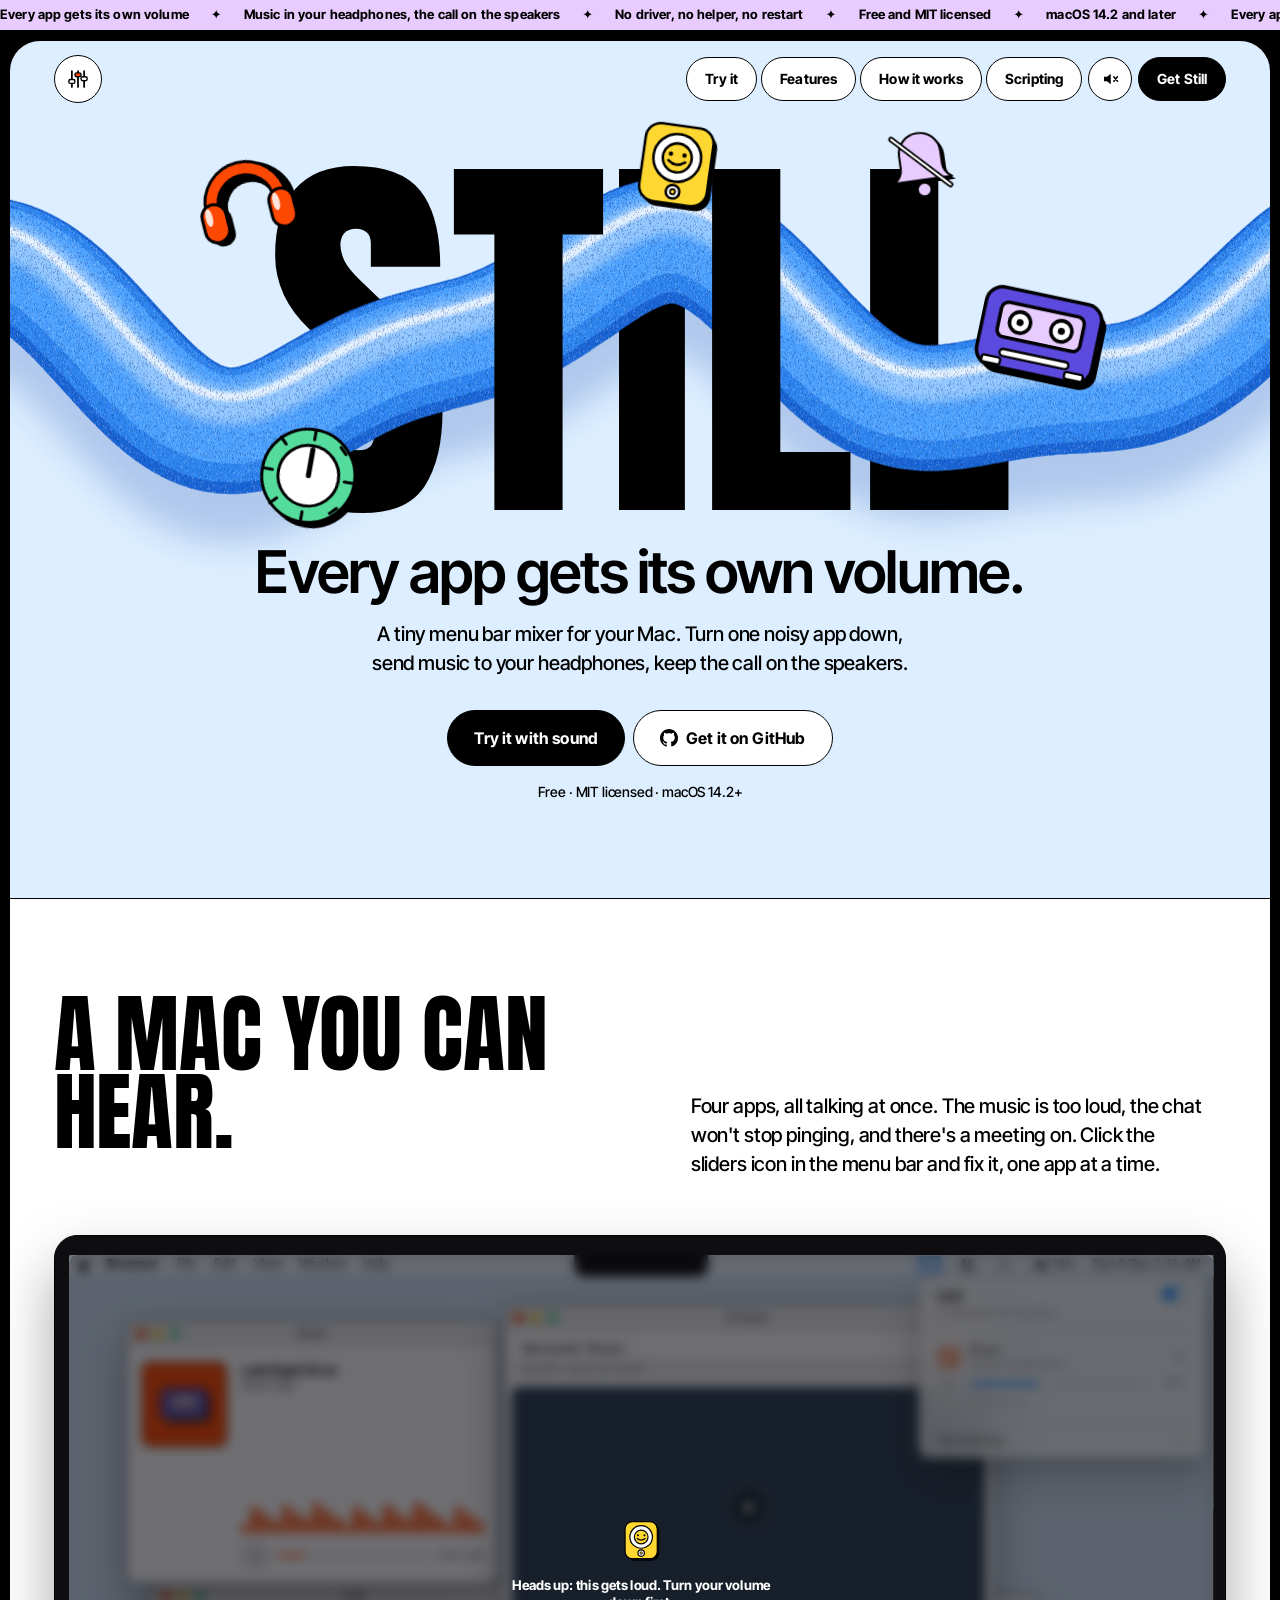
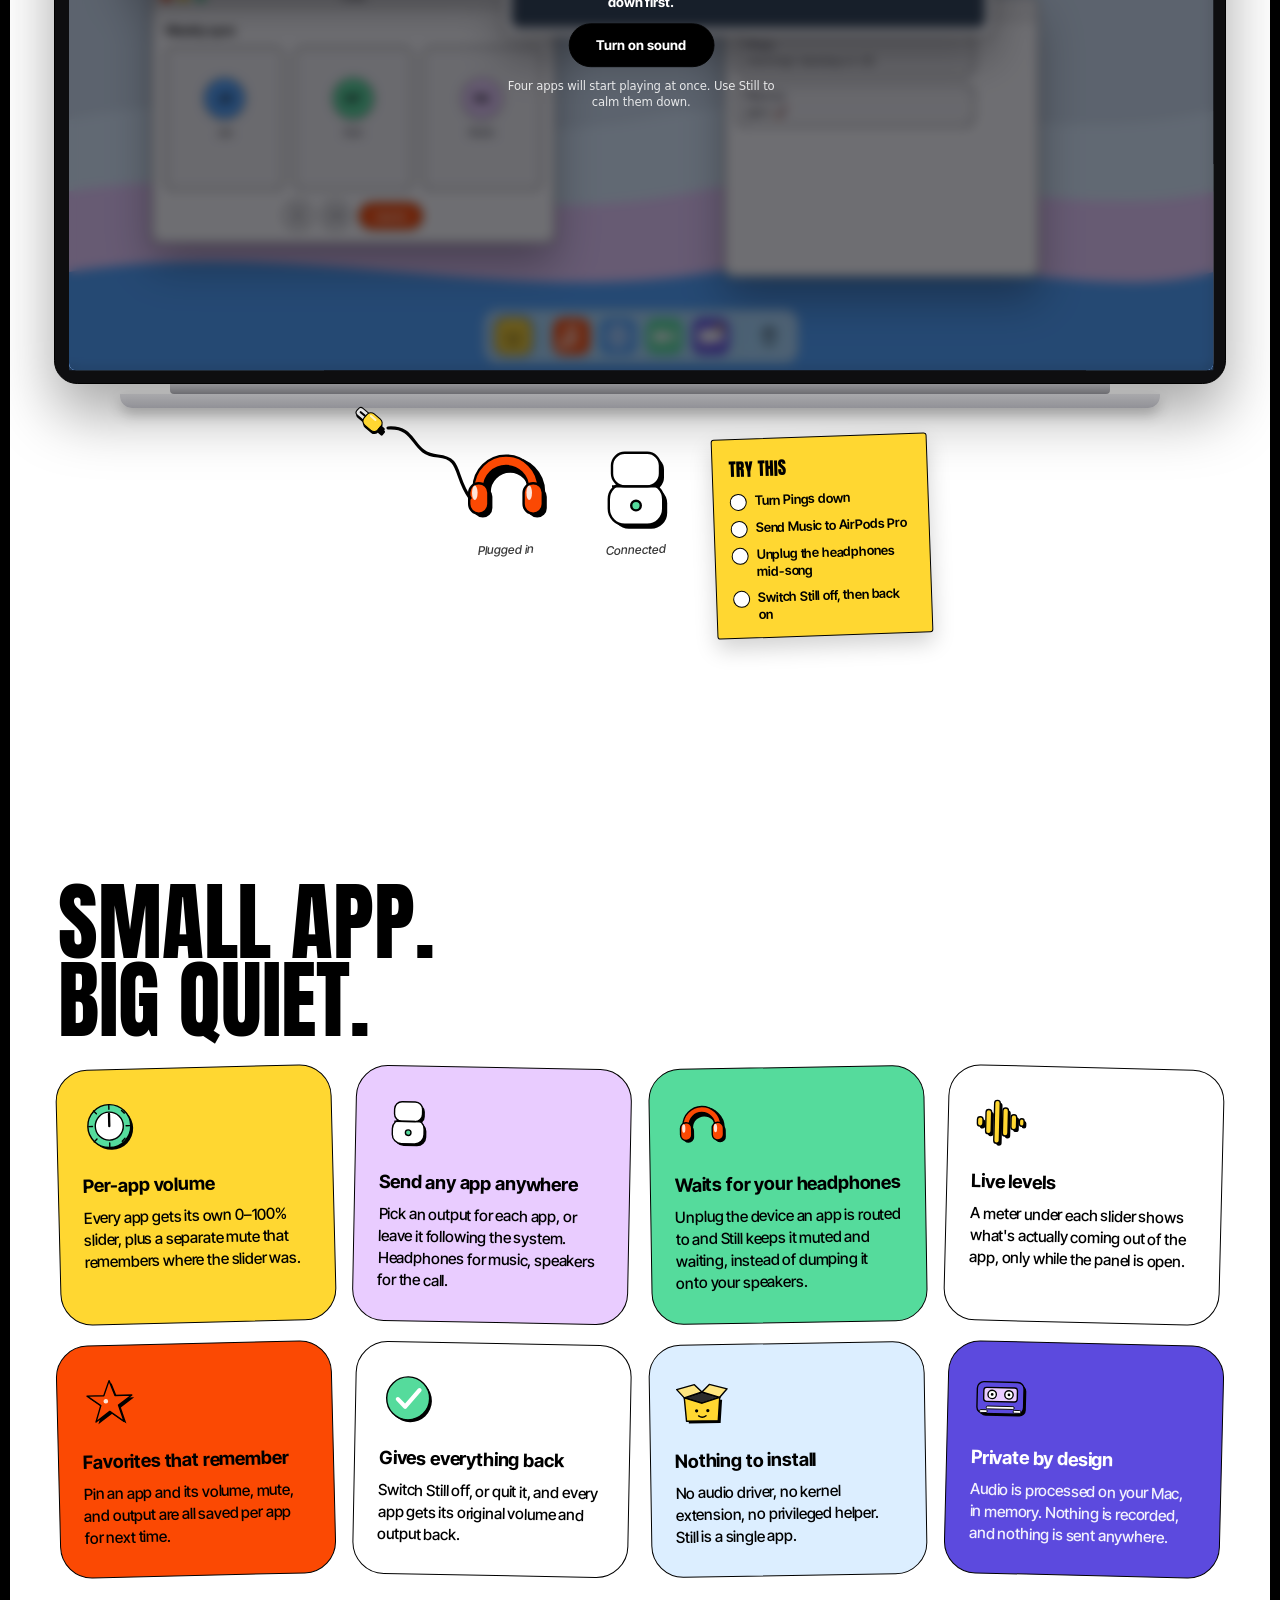
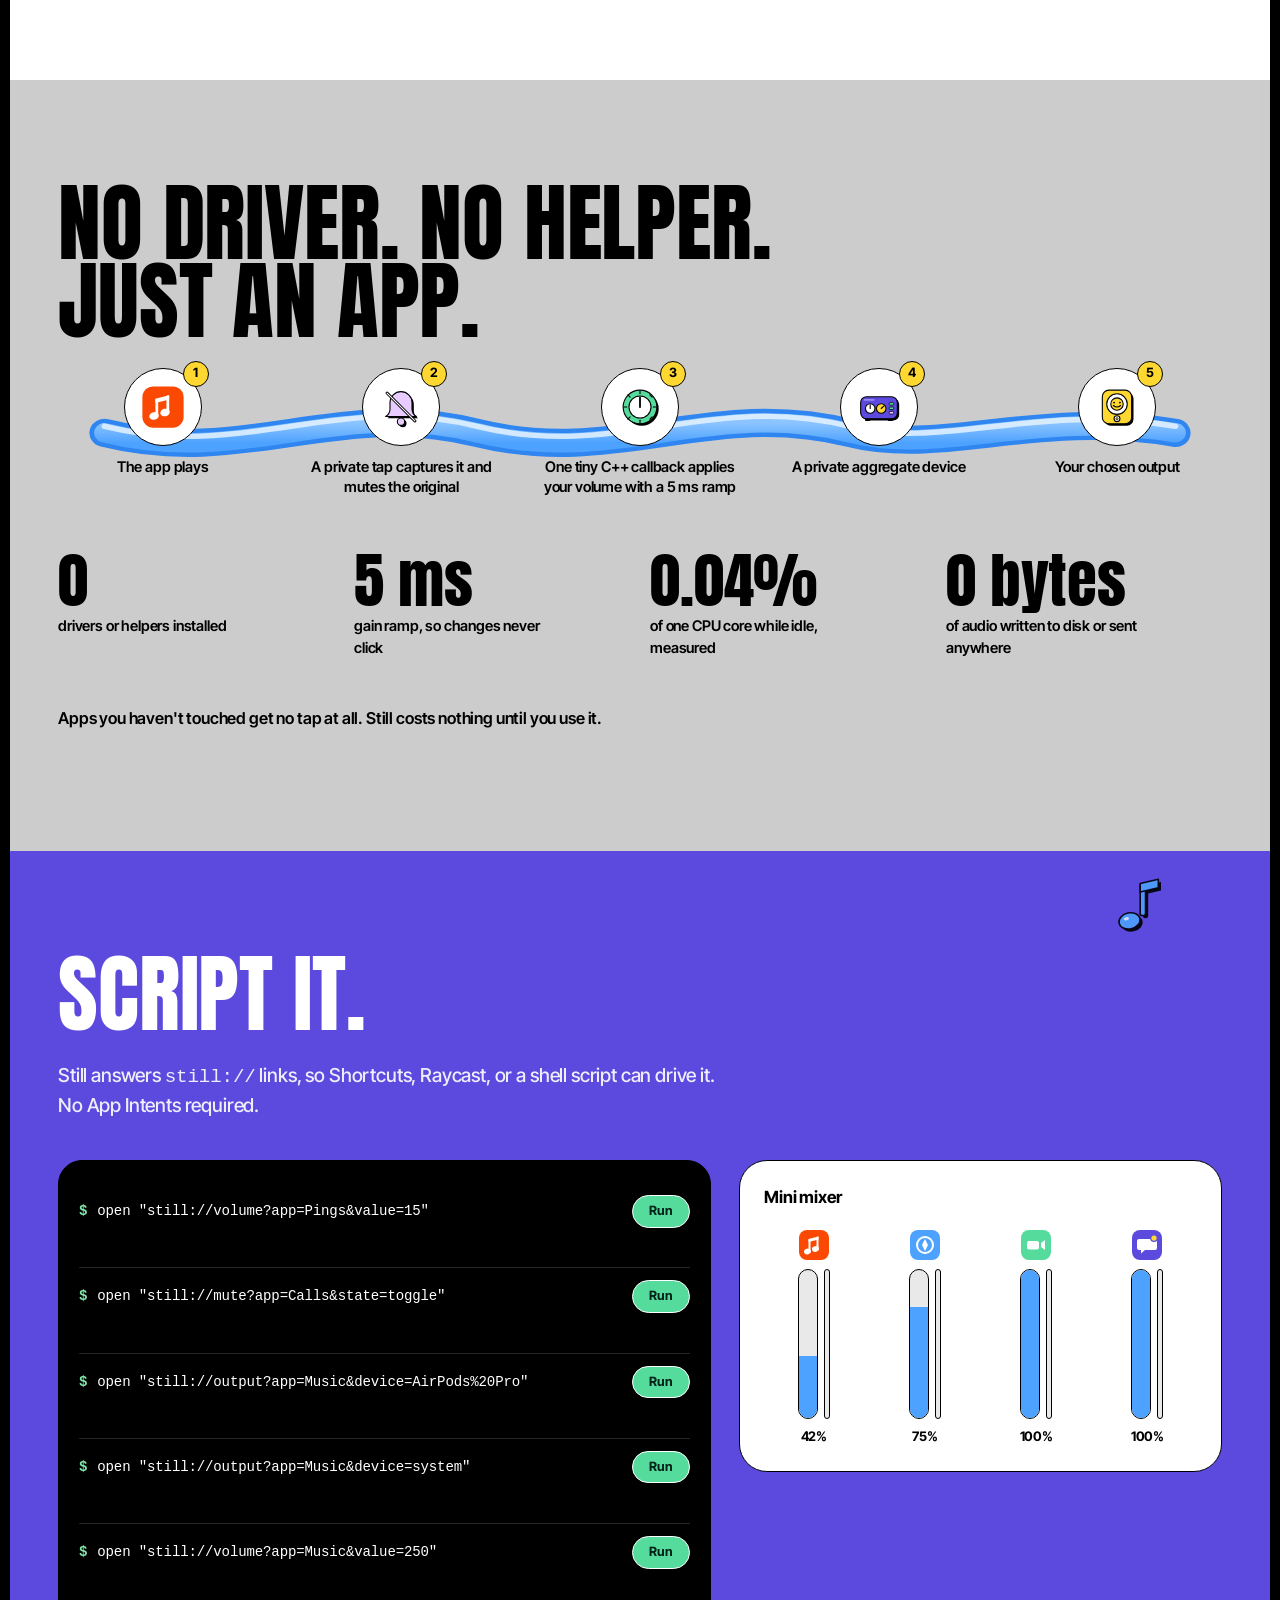
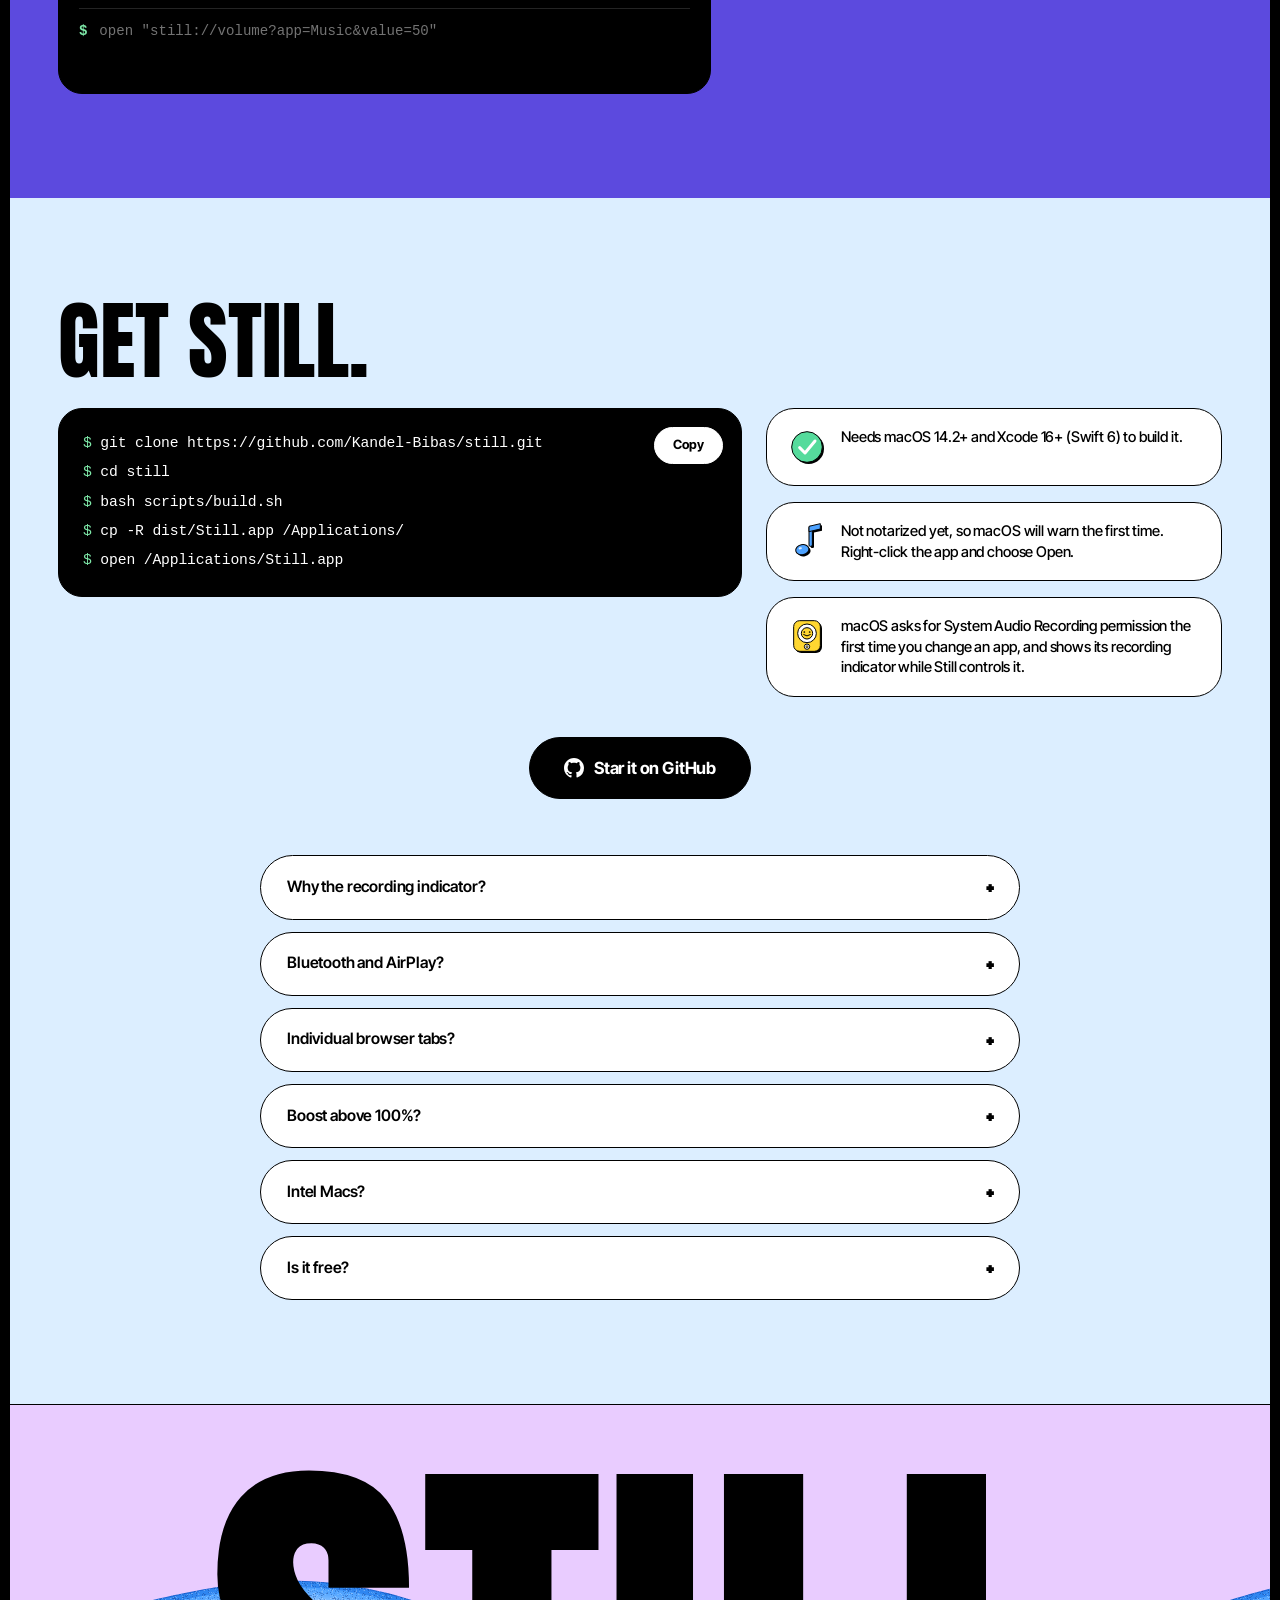
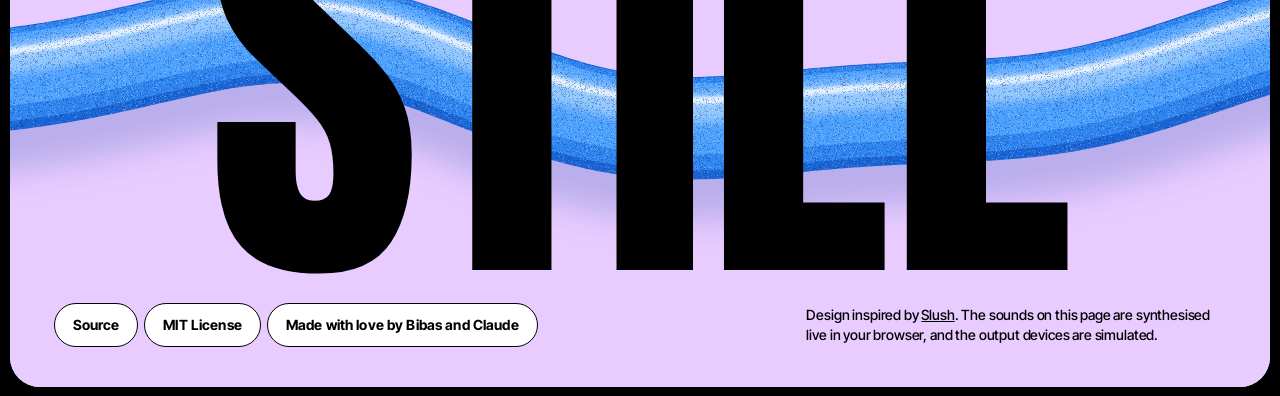
==== commit ffd098f4: "Add Vercel Web Analytics to the site" ====
--- a/site/index.html
+++ b/site/index.html
@@ -22,6 +22,8 @@
 <link rel="stylesheet" href="css/desktop.css">
 <link rel="stylesheet" href="css/sections.css">
 <script type="module" src="js/main.js"></script>
+<script>window.va = window.va || function () { (window.vaq = window.vaq || []).push(arguments); };</script>
+<script defer src="/_vercel/insights/script.js"></script>
 </head>
 <body>
 <a class="skip" href="#main">Skip to content</a>
--- a/site/css/desktop.css
+++ b/site/css/desktop.css
@@ -294,6 +294,7 @@
 .mac-gate-button:hover { transform: scale(1.04); }
 .mac-gate-button:active { transform: scale(.97); }
 .mac-gate-hint { margin: 0; color: #fff; font-size: 13px; opacity: .85; max-width: 320px; }
+.mac-gate-warning { margin: 0; color: #fff; font: 700 15px var(--ui); max-width: 320px; }
 
 /* ---------------------------------------------------------------------- now playing (compact only) */
 .mac-now-playing { display: none; padding: 16px; }
